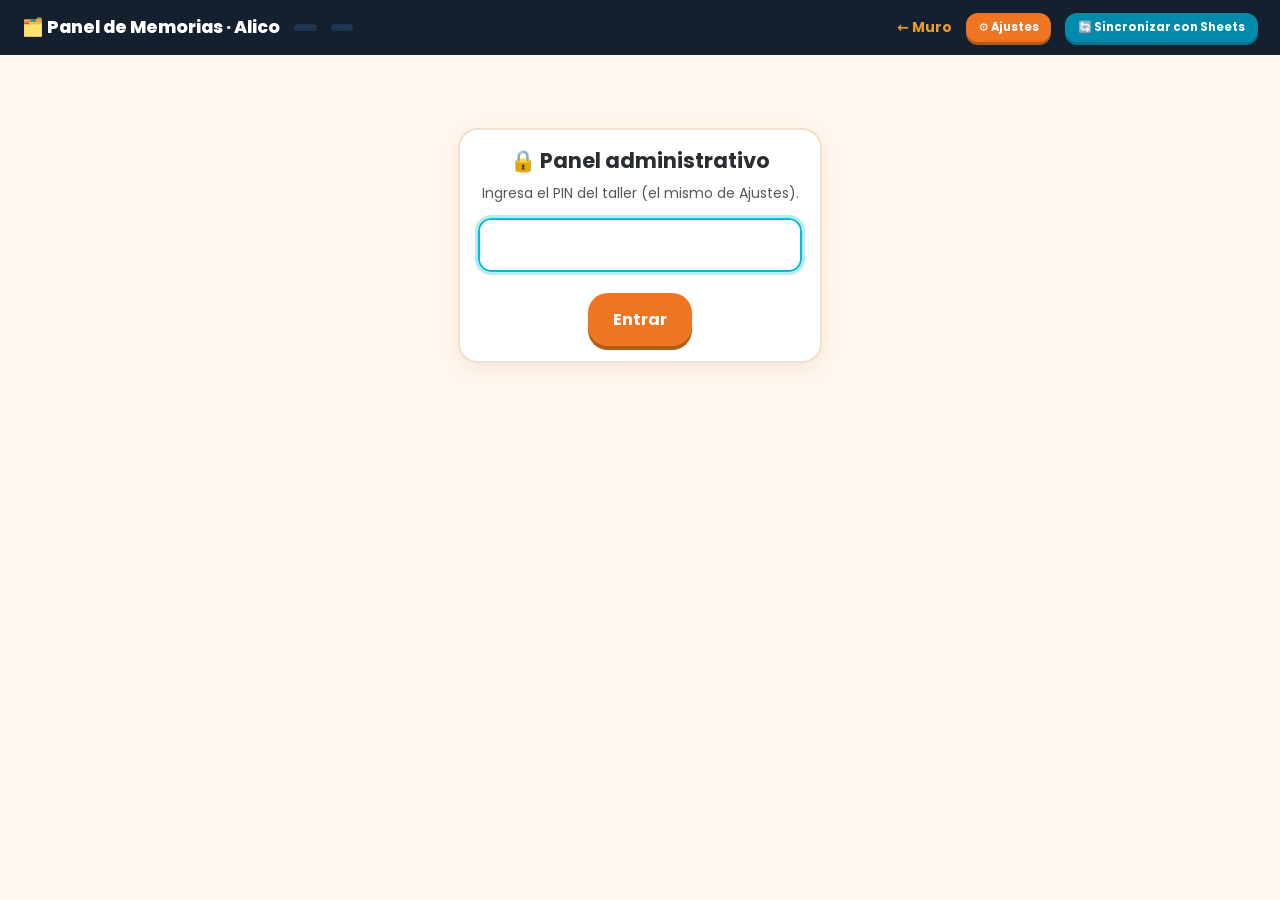
==== admin.html @ 61449105 "Última versión del portal (alico-memorias) para el taller GEN IA Alico Co-Authored-By: Claude Opus 5" ====
<!doctype html>
<html lang="es">
<head>
<meta charset="utf-8">
<meta name="viewport" content="width=device-width,initial-scale=1">
<title>Panel de Memorias · Alico · Softgic</title>
<link href="https://fonts.googleapis.com/css2?family=Poppins:wght@400;500;600;700;800&display=swap" rel="stylesheet">
<link rel="stylesheet" href="shared/al.css">
<style>
header.ad{display:flex;gap:1rem;align-items:center;background:#14202e;color:#fff;padding:.9rem 1.6rem;flex-wrap:wrap}
header.ad h1{font-size:1.25rem;font-weight:800}header.ad a{color:#E99B35;font-weight:700;text-decoration:none}
.bd{background:#1d3550;border-radius:99px;padding:.25rem .8rem;font-size:.78rem}
.cht{width:100%;max-width:900px;display:block}
.mx{position:relative;height:20rem;border-left:3px solid #cdbfae;border-bottom:3px solid #cdbfae;margin:1rem 0 2rem 3rem;background:linear-gradient(0deg,#fffaf3,#fff)}
.mx .q{position:absolute;font-size:.7rem;font-weight:700;color:#b9a98f;text-transform:uppercase;letter-spacing:.05em}
.dot{position:absolute;transform:translate(-50%,50%);min-width:2.2rem;height:2.2rem;padding:0 .4rem;border-radius:99px;color:#fff;font-weight:800;display:grid;place-items:center;font-size:.85rem;cursor:pointer;border:3px solid #fff;box-shadow:0 3px 10px rgba(0,0,0,.25)}
.dot:hover{z-index:5;transform:translate(-50%,50%) scale(1.2)}
.md h2{font-size:1.2rem;font-weight:800;margin:1rem 0 .3rem;color:var(--or-d)}.md p,.md li{line-height:1.55}.md ul{padding-left:1.2rem}
.story{background:#fff8f0;border-left:6px solid var(--or);border-radius:0 14px 14px 0;padding:.9rem 1.1rem;font-size:1.05rem}
.qa{border-left:4px solid var(--line);padding:.2rem .8rem;margin:.5rem 0}.qa b{display:block;font-size:.82rem;color:var(--gr)}
.cols3{display:grid;grid-template-columns:repeat(3,1fr);gap:1rem}@media(max-width:1000px){.cols3{grid-template-columns:1fr}}
.sel{padding:.3rem .6rem;border-radius:10px;border:2px solid var(--line);font-weight:600}
</style>
</head>
<body>
<script src="shared/al.js"></script>
<script src="shared/mem.js"></script>
<header class="ad"><h1>🗂️ Panel de Memorias · Alico</h1><span class="bd" id="ia"></span><span class="bd" id="cl"></span><div class="sp"></div><a href="index.html">← Muro</a><button class="btn sm" id="set">⚙️ Ajustes</button><button class="btn tl sm" id="sync">🔄 Sincronizar con Sheets</button></header>
<main class="wrap" id="app"></main>
<script>
(() => {
'use strict';
const $ = AL.$, esc = AL.esc, $$ = s => [...document.querySelectorAll(s)];
const ok = sessionStorage.getItem('mem_admin') === '1';
function gate() {
  document.getElementById('app').innerHTML = `<div class="card" style="max-width:26rem;margin:4rem auto;text-align:center"><h2>🔒 Panel administrativo</h2><p class="muted" style="margin:.5rem 0 1rem">Ingresa el PIN del taller (el mismo de Ajustes).</p><input class="inp" id="pin" type="password" inputmode="numeric" style="text-align:center;font-size:1.4rem"><br><br><button class="btn lg" id="en">Entrar</button></div>`;
  const go = () => { if ($('#pin').value === AL.cfg.pin) { sessionStorage.setItem('mem_admin', '1'); start(); } else AL.toast('PIN incorrecto'); };
  $('#en').onclick = go; $('#pin').onkeydown = e => e.key === 'Enter' && go(); $('#pin').focus();
}
const bars = (rows, color) => { const mx = Math.max(...rows.map(r => r[1]), 1); return rows.map(([k, v]) => `<div class="bar"><span class="lb" style="width:14rem" title="${esc(k)}">${esc(k)}</span><span class="tr"><i class="fl" style="width:${v / mx * 100}%;--c:${color || 'var(--or)'}"></i></span><span class="vl">${AL.fmt(v)}</span></div>`).join('') || '<p class="muted">Sin datos todavía.</p>'; };
const cnt = (l, f) => { const o = {}; l.forEach(r => { const k = f(r) || '—'; o[k] = (o[k] || 0) + 1; }); return Object.entries(o).sort((a, b) => b[1] - a[1]); };
const data = () => MEM.list().filter(r => !r.ejemplo || showEj);
let showEj = true, tab = 'res', fq = '';
function start() {
  const hasReal = MEM.reales().length > 0; showEj = !hasReal || showEj && !hasReal;
  $('#ia').textContent = AL.hasIA() ? '🤖 IA conectada' : '🤖 IA: modo básico'; $('#cl').textContent = AL.hasCloud() ? '☁️ Nube configurada' : '☁️ Solo este equipo';
  document.getElementById('app').innerHTML = `<div class="tabs" id="tabs"><button class="tab on" data-t="res">📊 Resumen</button><button class="tab" data-t="ide">💡 Ideas</button><button class="tab" data-t="dis">🧭 Discovery automático</button><button class="tab" data-t="exp">⬇️ Exportar y datos</button></div><div id="body"></div>`;
  $('#tabs').onclick = e => { const b = e.target.closest('[data-t]'); if (b) { tab = b.dataset.t; $$('#tabs .tab').forEach(x => x.classList.toggle('on', x === b)); draw(); } };
  MEM.pull().then(c => c && draw()); draw();
}
function draw() { ({ res: vRes, ide: vIde, dis: vDis, exp: vExp })[tab](); }
$('#set').onclick = AL.settings;
$('#sync').onclick = async () => { if (!AL.hasCloud()) return AL.toast('Configura la nube en Ajustes'); AL.toast('Sincronizando…'); const c = await MEM.pull(); MEM.reales().forEach(r => MEM.save(r)); AL.sync(); AL.toast(c ? 'Traídas ideas nuevas de Sheets' : 'Todo al día'); draw(); };

/* ---------- resumen ---------- */
function vRes() {
  const l = data(), g = new Set(l.map(r => r.grupo)).size, p = new Set(l.map(r => r.participante).filter(Boolean)).size, hs = l.reduce((s, r) => s + (+((r.h || {}).horas_semana) || 0), 0), alta = l.filter(r => (r.h || {}).prioridad === 'Alta').length, con = l.filter(r => r.consent && r.consent !== '').length;
  const CM = { Baja: 1, Media: 2, Alta: 3 }, maxH = Math.max(...l.map(r => +((r.h || {}).horas_semana) || 0), 1);
  const dots = l.map((r, i) => { const h = r.h || {}, x = (CM[h.complejidad] || 2) / 3 * 100 - 16, y = ((+h.horas_semana || 0) / maxH) * 84 + 6, jx = (i % 3) * 3; return `<div class="dot" data-id="${r.id}" style="left:${x + jx}%;bottom:${y}%;background:${h.prioridad === 'Alta' ? '#EE7623' : h.prioridad === 'Baja' ? '#9aa1a8' : '#00BED6'}" title="${esc(h.nombre_idea)} · ${h.horas_semana || 0} h/sem">${i + 1}</div>`; }).join('');
  const qw = l.filter(r => ((r.h || {}).prioridad === 'Alta' || (+r.h.horas_semana || 0) > 0) && ['Baja', 'Media'].includes((r.h || {}).complejidad)).sort((a, b) => (+b.h.horas_semana || 0) - (+a.h.horas_semana || 0)).slice(0, 4);
  $('#body').innerHTML = `${MEM.reales().length ? '' : '<div class="alert info"><span class="big">ℹ️</span><div>Estás viendo <b>datos de ejemplo</b>. Desaparecen cuando se publica la primera idea real (o en «Exportar y datos»).</div></div>'}
  <div class="kpis"><div class="kpi"><small>Ideas</small><b>${l.length}</b></div><div class="kpi"><small>Grupos</small><b>${g}</b></div><div class="kpi"><small>Personas</small><b>${p}</b></div><div class="kpi"><small>Horas/semana por recuperar</small><b>${hs}</b><em>≈ ${AL.fmt(hs * 46)} h/año</em></div><div class="kpi"><small>Prioridad alta</small><b>${alta}</b></div><div class="kpi"><small>Con consentimiento</small><b>${con}</b><em>de ${l.length}</em></div></div>
  <div class="cols3"><div class="card"><h3>🏭 Por área</h3>${bars(cnt(l, r => r.area), 'var(--or)')}</div><div class="card"><h3>🤖 Tipo de solución</h3>${bars(cnt(l, r => (r.h || {}).tipo_ia), 'var(--tl2)')}</div><div class="card"><h3>🎯 Prioridad</h3>${bars(cnt(l, r => (r.h || {}).prioridad), 'var(--or2)')}<h3 style="margin-top:1rem">👥 Ideas por grupo</h3>${bars(cnt(l, r => r.grupo).slice(0, 6), 'var(--gr)')}</div></div>
  <div class="two" style="margin-top:1rem"><div class="card"><h3>🧭 Matriz valor vs. esfuerzo</h3><p class="muted small">Cada punto es una idea (número = fila en «Ideas»). Arriba y a la izquierda: ganancias rápidas.</p><div class="mx"><span class="q" style="left:.5rem;top:.3rem">Ganancias rápidas</span><span class="q" style="right:.5rem;top:.3rem">Apuestas grandes</span><span class="q" style="left:.5rem;bottom:.3rem">Rellenos</span><span class="q" style="right:.5rem;bottom:.3rem">Evitar</span>${dots}<span class="q" style="left:0;bottom:-1.5rem">Baja complejidad</span><span class="q" style="right:0;bottom:-1.5rem">Alta complejidad</span><span class="q" style="left:-3rem;top:42%;transform:rotate(-90deg);transform-origin:left">Horas ahorradas ↑</span></div></div>
  <div class="card"><h3>⚡ Ganancias rápidas sugeridas</h3>${qw.map(r => `<div class="box" style="border:2px solid var(--line);border-radius:14px;padding:.7rem .9rem;margin:.5rem 0;cursor:pointer" data-id="${r.id}"><b>${esc(r.h.nombre_idea)}</b> <span class="chip or">${esc(r.grupo)}</span><br><span class="small muted">${esc(r.h.historia_usuario)}</span><br><span class="chip ok">⏱ ${r.h.horas_semana || 0} h/sem</span> <span class="chip">${esc(r.h.complejidad)}</span></div>`).join('') || '<p class="muted">Aún no hay candidatas.</p>'}</div></div>`;
  $$('[data-id]').forEach(b => b.onclick = () => detalle(b.dataset.id));
}
/* ---------- ideas ---------- */
const ESTADOS = ['nueva', 'en análisis', 'propuesta', 'en ejecución', 'descartada'];
function vIde() {
  const l = data().filter(r => !fq || JSON.stringify([r.grupo, r.participante, r.area, r.h]).toLowerCase().includes(fq.toLowerCase()));
  $('#body').innerHTML = `<div class="card"><div style="display:flex;gap:.6rem;margin-bottom:.7rem"><input class="inp" id="fq" placeholder="Buscar por grupo, persona, área, palabra…" value="${esc(fq)}"></div><div style="overflow:auto"><table class="tb"><tr><th>#</th><th>Foto</th><th>Grupo · persona</th><th>Idea y historia de usuario</th><th>Área · solución</th><th>H/sem</th><th>Prioridad</th><th>Estado</th></tr>${l.map((r, i) => { const h = r.h || {}; return `<tr style="cursor:pointer" data-id="${r.id}"><td>${i + 1}</td><td>${r.foto ? `<img src="${r.foto}" style="width:3.6rem;height:2.7rem;object-fit:cover;border-radius:8px">` : '—'}</td><td><b>${esc(r.grupo)}</b><br><span class="small muted">${esc(r.participante || '')} · ${esc(r.rol || '')}</span></td><td><b>${esc(h.nombre_idea)}</b> ${r.ejemplo ? '<span class="sample">EJEMPLO</span>' : ''}<br><span class="small">${esc(h.historia_usuario)}</span></td><td>${esc(r.area || '')}<br><span class="small muted">${esc(h.tipo_ia || '')}</span></td><td><b>${h.horas_semana || 0}</b></td><td><span class="chip ${h.prioridad === 'Alta' ? 'or' : ''}">${esc(h.prioridad || '')}</span><br><span class="small muted">${esc(h.complejidad || '')}</span></td><td>${esc(r.estado || 'nueva')}</td></tr>`; }).join('') || '<tr><td colspan="8" class="muted">Sin resultados.</td></tr>'}</table></div></div>`;
  $('#fq').oninput = e => { fq = e.target.value; clearTimeout(vIde.t); vIde.t = setTimeout(() => { vIde(); const f = $('#fq'); f.focus(); f.setSelectionRange(fq.length, fq.length); }, 250); };
  $$('tr[data-id]').forEach(t => t.onclick = () => detalle(t.dataset.id));
}
function mdOf(r) { const h = r.h || {}; return `# ${h.nombre_idea}\n\n**Grupo:** ${r.grupo} · **Persona:** ${r.participante} (${r.rol || '—'}) · **Área:** ${r.area}\n**Fecha:** ${MEM.fmtFecha(r.ts)} · **Padrino/madrina:** ${r.padrino || '—'}\n\n## Historia de usuario\n${h.historia_usuario}\n\n## Problema\n${h.problema || ''}\n\n## Afectados\n${h.afectados || ''}\n\n## Impacto y valor\n${h.impacto || ''}\n${h.valor_estimado || ''}\nHoras por semana estimadas: ${h.horas_semana || 0}\n\n## Criterios de aceptación\n${(h.criterios || []).map(c => '- ' + c).join('\n')}\n\n## Riesgos\n${(h.riesgos || []).map(c => '- ' + c).join('\n')}\n\n## Dependencias\n${(h.dependencias || []).map(c => '- ' + c).join('\n')}\n\n## Primer paso\n${h.primer_paso || ''} (${h.fecha_objetivo || ''})\n\n## Clasificación\nPrioridad: ${h.prioridad} (${h.prioridad_razon || ''}) · Complejidad: ${h.complejidad} · Solución: ${h.tipo_ia}\n\n## Respuestas originales\n${(r.respuestas || []).map((a, i) => `${i + 1}. ${a}`).join('\n')}\n`; }
async function detalle(id) {
  const r = MEM.get(id); if (!r) return; const h = r.h || {}; if (!r.foto) MEM.fetchFoto(r).then(f => { if (f) { const im = $('#dfoto'); if (im) im.src = f; } });
  const QS = ['¿Qué problema le quita el sueño?', '¿Quién lo vive y con qué frecuencia?', '¿Cómo cambiaría su día?', '¿Con qué datos/personas contamos?', 'Primer paso y fecha'];
  AL.modal(`<div style="display:grid;grid-template-columns:15rem 1fr;gap:1.4rem"><div>${MEM.funda(r, 230)}<img id="dfoto" src="${r.foto || ''}" style="width:100%;border-radius:12px;margin-top:.6rem;${r.foto ? '' : 'display:none'}">${r.firma ? `<div class="small muted" style="margin-top:.5rem">Firma del equipo</div><img src="${r.firma}" style="width:100%;background:#fffdf7;border-radius:8px">` : ''}</div>
  <div><h2 style="margin:0">${esc(h.nombre_idea)}</h2><div class="muted small">${esc(r.grupo)} · ${esc(r.participante || '')} (${esc(r.rol || '—')}) · ${esc(r.area)} · ${MEM.fmtFecha(r.ts)} · padrino/madrina: ${esc(r.padrino || '—')} · consentimiento: ${r.consent ? '✅' : '—'}</div>
  <div class="story" style="margin:.7rem 0">${esc(h.historia_usuario)}</div>
  <div class="ch2" style="display:flex;gap:.4rem;flex-wrap:wrap"><span class="chip ok">⏱ ${h.horas_semana || 0} h/sem</span><span class="chip or">Prioridad ${esc(h.prioridad)}</span><span class="chip">Complejidad ${esc(h.complejidad)}</span><span class="chip">🤖 ${esc(h.tipo_ia)}</span></div>
  <div class="two" style="margin-top:.8rem"><div><b>Problema</b><p class="small">${esc(h.problema || '')}</p><b>Impacto / valor</b><p class="small">${esc(h.impacto || '')} ${esc(h.valor_estimado || '')}</p><b>Primer paso</b><p class="small">${esc(h.primer_paso || '')} · ${esc(h.fecha_objetivo || '')}</p></div><div><b>Criterios de aceptación</b><ul class="small">${(h.criterios || []).map(c => `<li>${esc(c)}</li>`).join('')}</ul><b>Riesgos</b><ul class="small">${(h.riesgos || []).map(c => `<li>${esc(c)}</li>`).join('')}</ul><b>Dependencias</b><ul class="small">${(h.dependencias || []).map(c => `<li>${esc(c)}</li>`).join('')}</ul></div></div>
  <details><summary><b>Respuestas originales de la entrevista</b></summary>${(r.respuestas || []).map((a, i) => `<div class="qa"><b>${QS[i]}</b>${esc(a)}</div>`).join('') || '<p class="muted small">—</p>'}</details>
  ${(r.aplausos || []).length ? `<p class="small">👏 ${(r.aplausos).map(a => esc(a.de + ': ' + a.frase)).join(' · ')}</p>` : ''}
  <div style="display:flex;gap:.5rem;flex-wrap:wrap;margin-top:.8rem;align-items:center"><select class="sel" id="est">${ESTADOS.map(e => `<option ${e === (r.estado || 'nueva') ? 'selected' : ''}>${e}</option>`).join('')}</select><button class="btn sm tl" id="prop">📝 Borrador de propuesta (IA)</button><button class="btn sm gr" id="md">⬇️ .md</button><button class="btn sm gr" id="del">🗑 Eliminar</button><span class="sp"></span><button class="btn sm" onclick="AL.closeModal()">Cerrar</button></div><div id="pr" class="md" style="margin-top:.8rem"></div></div></div>`, '');
  $('#est').onchange = e => { r.estado = e.target.value; MEM.save(r); draw(); };
  $('#md').onclick = () => AL.download('idea-' + (h.nombre_idea || r.id).replace(/\s+/g, '-') + '.md', 'text/markdown', mdOf(r));
  $('#del').onclick = () => { if (!confirm('¿Eliminar esta idea de este equipo? (En Sheets queda el registro)')) return; MEM.store(MEM.list().filter(x => x.id !== r.id)); AL.closeModal(); draw(); };
  $('#prop').onclick = async () => { const o = $('#pr'); o.innerHTML = '<span class="spin"></span> Redactando…'; const t = await IA(`Eres consultor de Softgic. Con esta historia de usuario de Alico redacta un BORRADOR de propuesta de servicio en markdown: ## Contexto y necesidad, ## Objetivo, ## Alcance de la fase 1 (MVP), ## Entregables, ## Plan en 3 sprints de 10 días hábiles, ## Equipo, ## Supuestos y prerrequisitos de Alico, ## Riesgos y mitigación, ## Indicadores de éxito. Sin precios. Basado solo en lo dicho; marca como [por validar] lo que falte. Máx. 350 palabras.`, mdOf(r), 900, 'Requiere conectar la IA en Ajustes para generar la propuesta.'); o.innerHTML = md(t) + '<button class="btn sm gr" id="dp">⬇️ Descargar propuesta</button>'; $('#dp').onclick = () => AL.download('propuesta-' + (h.nombre_idea || r.id).replace(/\s+/g, '-') + '.md', 'text/markdown', t); };
}
async function IA(sys, user, max, fb) { if (!AL.hasIA()) return fb; try { return await AL.claude(AL.SYS + ' ' + sys, user, { max, tag: 'memorias-admin' }); } catch (e) { return fb + '\n(La IA no respondió: ' + e.message + ')'; } }
const md = t => esc(t).replace(/^# (.+)$/gm, '<h2>$1</h2>').replace(/^## (.+)$/gm, '<h2>$1</h2>').replace(/^### (.+)$/gm, '<h3>$1</h3>').replace(/\*\*(.+?)\*\*/g, '<b>$1</b>').replace(/^[-•] (.+)$/gm, '<li>$1</li>').replace(/(<li>.*<\/li>\n?)+/g, m => '<ul>' + m + '</ul>').replace(/\n{2,}/g, '<br>');
/* ---------- discovery ---------- */
let lastDis = '';
function disBasico(l) {
  const A = cnt(l, r => r.area), T = cnt(l, r => (r.h || {}).tipo_ia), hs = l.reduce((s, r) => s + (+((r.h || {}).horas_semana) || 0), 0);
  const top = l.slice().sort((a, b) => (+b.h.horas_semana || 0) - (+a.h.horas_semana || 0)).slice(0, 5);
  return `## Resumen ejecutivo\nSe recogieron ${l.length} ideas de ${new Set(l.map(r => r.grupo)).size} grupos. Horas por semana potencialmente recuperables: ${hs}.\n\n## Temas dominantes\n- Áreas con más ideas: ${A.slice(0, 3).map(a => a[0] + ' (' + a[1] + ')').join(', ')}\n- Tipos de solución más pedidos: ${T.slice(0, 3).map(a => a[0] + ' (' + a[1] + ')').join(', ')}\n\n## Candidatas a empezar\n${top.map((r, i) => `- ${i + 1}. ${r.h.nombre_idea} (${r.grupo}) · ${r.h.horas_semana || 0} h/sem · complejidad ${r.h.complejidad}`).join('\n')}\n\n## Siguiente paso\nValidar las 3 primeras con sus equipos y priorizar un piloto de 30 días. (Informe básico: conecta la IA en Ajustes para el análisis completo.)`;
}
function vDis() {
  $('#body').innerHTML = `<div class="guide"><span class="gi">🧭</span><div><b>Discovery automático</b><span>La IA lee todas las ideas, las agrupa por temas y propone portafolio, olas de implementación y la propuesta para Softgic.</span></div></div><div class="card"><button class="btn lg" id="gd">🧭 Generar discovery de las ${data().length} ideas</button> <button class="btn gr" id="dd" ${lastDis ? '' : 'hidden'}>⬇️ Descargar informe</button><div id="dr" class="md" style="margin-top:1rem">${lastDis ? md(lastDis) : ''}</div></div>`;
  $('#gd').onclick = async () => { const l = data(); if (!l.length) return AL.toast('Aún no hay ideas'); const o = $('#dr'); o.innerHTML = '<span class="spin"></span> Analizando todas las ideas…'; const flat = l.map(r => { const f = MEM.flat(r); delete f.id; return f; });
    lastDis = await IA(`Eres el analista de discovery de Softgic. Recibes las iniciativas que equipos de Alico (empaques flexibles) postularon en un taller de IA. Entrega un informe en markdown con: ## Resumen ejecutivo, ## Temas y patrones (agrupa ideas afines y nombra el grupo), ## Portafolio priorizado (top 5 con razón: valor, esfuerzo, urgencia), ## Ganancias rápidas (30 días), ## Hoja de ruta en 3 olas (0-30, 30-90, 90+ días), ## Datos y sistemas necesarios, ## Riesgos transversales, ## Recomendación de propuesta para Softgic (alcance sugerido de fase 1), ## Preguntas abiertas para validar con Alico. Usa solo lo que dicen los datos y marca [por validar] lo supuesto. Máx. 600 palabras, viñetas, sin tablas.`, JSON.stringify(flat), 1800, disBasico(l));
    o.innerHTML = md(lastDis); $('#dd').hidden = false; $('#dd').onclick = () => AL.download('discovery-memorias-alico.md', 'text/markdown', lastDis); };
}
/* ---------- exportar ---------- */
function vExp() {
  const l = data();
  $('#body').innerHTML = `<div class="two"><div class="card"><h3>⬇️ Descargas</h3><p class="muted small">Todo lo que captó el portal, listo para trabajar o subir a otra herramienta.</p><div style="display:flex;gap:.5rem;flex-wrap:wrap;margin-top:.6rem"><button class="btn" id="e1">CSV (Excel)</button><button class="btn tl" id="e2">JSON completo</button><button class="btn gr" id="e3">Todas las historias (.md)</button></div></div>
  <div class="card"><h3>☁️ Google Sheets</h3><p class="muted small">Cada idea se guarda sola en la hoja <b>Ideas</b> al publicarse. La foto va a Drive (<i>Alico-Taller-IA/Modelos</i>). Estado actual: <b>${AL.hasCloud() ? 'nube configurada' : 'sin nube (solo este equipo)'}</b>; pendientes por enviar: <b>${AL.state.pending}</b>.</p><div style="display:flex;gap:.5rem;flex-wrap:wrap;margin-top:.6rem"><button class="btn tl" id="e4">Reenviar todo a Sheets</button><button class="btn gr" id="e5">Traer de Sheets</button></div></div></div>
  <div class="card" style="margin-top:1rem"><h3>🧹 Datos</h3><div style="display:flex;gap:.5rem;flex-wrap:wrap"><button class="btn gr" id="e6">Quitar ideas de EJEMPLO</button><button class="btn bad" id="e7">Borrar todo en este equipo</button></div><p class="muted small" style="margin-top:.5rem">Borrar no afecta lo ya guardado en Google Sheets.</p></div>`;
  $('#e1').onclick = () => AL.download('memorias-alico.csv', 'text/csv', MEM.csv(l.map(MEM.flat)));
  $('#e2').onclick = () => AL.download('memorias-alico.json', 'application/json', JSON.stringify(l.map(r => Object.assign({}, r, { foto: r.foto ? '[foto]' : null })), null, 1));
  $('#e3').onclick = () => AL.download('historias-memorias-alico.md', 'text/markdown', l.map(mdOf).join('\n\n---\n\n'));
  $('#e4').onclick = () => { if (!AL.hasCloud()) return AL.toast('Configura la nube en Ajustes'); MEM.reales().forEach(r => MEM.save(r)); AL.sync(); AL.toast('Enviando ' + MEM.reales().length + ' ideas'); };
  $('#e5').onclick = async () => { if (!AL.hasCloud()) return AL.toast('Configura la nube en Ajustes'); AL.toast((await MEM.pull()) ? 'Ideas traídas' : 'Sin novedades'); draw(); };
  $('#e6').onclick = () => { MEM.store(MEM.list().filter(r => !r.ejemplo)); showEj = false; AL.toast('Ejemplos quitados'); draw(); };
  $('#e7').onclick = () => { if (prompt('Escribe BORRAR para confirmar') === 'BORRAR') { MEM.store([]); draw(); } };
}
ok ? start() : gate();
window.__adm = { data };
})();
</script>
</body>
</html>
---- shared/al.css ----
/* Taller de IA · Alico — estilos comunes (Softgic) */
:root{
  --or:#EE7623; --or2:#E99B35; --or-d:#B15E14;
  --tl:#00BED6; --tl2:#008AAB; --tl-d:#00758D;
  --gr:#53575A; --ink:#2b2e30; --bg:#FFF8F0; --card:#fff; --line:#f0e2d0;
  --ok:#1c9a5b; --bad:#d6403a; --warn:#e9a100;
  --r:20px; --sh:0 6px 22px rgba(177,94,20,.12);
}
*{box-sizing:border-box;-webkit-tap-highlight-color:transparent}
html{font-size:clamp(14px,1.05vw,24px)}
body{margin:0;font-family:Poppins,system-ui,-apple-system,"Segoe UI",Roboto,sans-serif;background:var(--bg);color:var(--ink);min-height:100vh}
button{font:inherit;cursor:pointer;border:0;color:inherit}
input,select,textarea{font:inherit;color:inherit}
h1,h2,h3,h4,p{margin:0}
.sp{flex:1}
.muted{color:var(--gr)}.small{font-size:.8rem}
main.wrap{max-width:1760px;margin:0 auto;padding:1.2rem 1.6rem 2rem}
.chip{display:inline-flex;align-items:center;gap:.4rem;padding:.3rem .8rem;border-radius:99px;font-size:.75rem;font-weight:600;background:#eef6f8;color:var(--tl-d);white-space:nowrap}
.chip.warn{background:#fff3da;color:#8a6200}.chip.bad{background:#fde6e5;color:var(--bad)}.chip.ok{background:#e2f6ec;color:var(--ok)}.chip.or{background:#ffe9d8;color:var(--or-d)}
.btn{display:inline-flex;align-items:center;justify-content:center;gap:.5rem;padding:.7rem 1.3rem;border-radius:16px;font-weight:700;font-size:.95rem;background:var(--or);color:#fff;box-shadow:0 4px 0 var(--or-d);transition:transform .08s;white-space:nowrap}
.btn:active{transform:translateY(3px);box-shadow:0 1px 0 var(--or-d)}
.btn.tl{background:var(--tl2);box-shadow:0 4px 0 var(--tl-d)}
.btn.gr{background:#fff;color:var(--ink);border:2px solid var(--line);box-shadow:none}
.btn.ok{background:var(--ok);box-shadow:0 4px 0 #11703f}.btn.bad{background:var(--bad);box-shadow:0 4px 0 #9d2823}.btn.warn{background:var(--warn);box-shadow:0 4px 0 #a97800}
.btn.sm{padding:.45rem .9rem;font-size:.82rem;border-radius:12px;box-shadow:0 3px 0 var(--or-d)}
.btn.tl.sm{box-shadow:0 3px 0 var(--tl-d)}.btn.gr.sm{box-shadow:none}
.btn.lg{padding:1rem 1.8rem;font-size:1.15rem;border-radius:20px}
.btn[disabled]{opacity:.5;pointer-events:none}
.card{background:#fff;border:2px solid var(--line);border-radius:var(--r);padding:1.1rem 1.3rem;box-shadow:var(--sh)}
.card h3{font-size:1.02rem;font-weight:800;margin-bottom:.5rem}
.field{display:flex;flex-direction:column;gap:.3rem;margin-bottom:.8rem}
.field label{font-weight:700;font-size:.85rem}
.field input,.field select,.field textarea,.inp{padding:.7rem .9rem;border-radius:13px;border:2px solid var(--line);background:#fff;font-size:.95rem;width:100%}
input:focus,textarea:focus,select:focus{outline:3px solid #b9eaf1;border-color:var(--tl)}
textarea{resize:vertical;min-height:6rem}
.pick{display:flex;gap:.45rem;flex-wrap:wrap}
.pk{padding:.55rem .95rem;border-radius:13px;border:2px solid var(--line);background:#fff;font-weight:600;font-size:.88rem;display:inline-flex;gap:.4rem;align-items:center}
.pk.on{background:var(--tl2);border-color:var(--tl2);color:#fff}
.tag{display:inline-block;background:#eef6f8;color:var(--tl-d);border-radius:99px;padding:.25rem .75rem;font-size:.78rem;font-weight:600}
.tags{display:flex;gap:.4rem;flex-wrap:wrap}
.two{display:grid;grid-template-columns:1fr 1fr;gap:1.1rem}
.three{display:grid;grid-template-columns:repeat(3,1fr);gap:1.1rem}
.kpis{display:grid;grid-template-columns:repeat(auto-fit,minmax(11rem,1fr));gap:.9rem;margin-bottom:1rem}
.kpi{background:#fff;border:2px solid var(--line);border-radius:var(--r);padding:.9rem 1.1rem;box-shadow:var(--sh)}
.kpi small{color:var(--gr);font-weight:600;font-size:.74rem;display:block}.kpi b{font-size:1.9rem;font-weight:800;line-height:1.15;display:block}.kpi em{font-style:normal;font-size:.72rem;color:var(--gr)}
.kpi .d{font-size:.78rem;font-weight:700}.kpi .d.up{color:var(--ok)}.kpi .d.dn{color:var(--bad)}
.alert{display:flex;gap:.9rem;align-items:center;background:#fde6e5;border:2px solid var(--bad);color:#8f2420;border-radius:var(--r);padding:.8rem 1.1rem;margin-bottom:.8rem;font-weight:600}
.alert .big{font-size:1.7rem}
.alert.info{background:#fff3da;border-color:var(--warn);color:#7a5600}
.alert.good{background:#e2f6ec;border-color:var(--ok);color:#11703f}
.bar{display:flex;align-items:center;gap:.6rem;margin:.4rem 0;font-size:.82rem}
.bar .lb{width:10rem;flex:none;white-space:nowrap;overflow:hidden;text-overflow:ellipsis;font-weight:600}
.bar .tr{flex:1;background:#f3ece2;border-radius:99px;height:1rem;overflow:hidden}
.bar .fl{display:block;height:100%;border-radius:99px;background:var(--c,var(--or));transition:width .5s}
.bar .vl{width:3.4rem;text-align:right;font-weight:700}
.overlay{position:fixed;inset:0;background:rgba(30,34,36,.62);z-index:90;display:grid;place-items:center;padding:1.5rem}
.modal{background:#fff;border-radius:28px;max-width:56rem;width:100%;max-height:92vh;overflow:auto;padding:1.8rem 2rem;box-shadow:0 30px 80px rgba(0,0,0,.35)}
.modal h2{font-size:1.5rem;font-weight:800;margin-bottom:.4rem}
.tut{text-align:center}
.tut .big{font-size:5.5rem;line-height:1.1;animation:bob 1.8s ease-in-out infinite}
@keyframes bob{50%{transform:translateY(-10px)}}
.tut h2{font-size:1.8rem}.tut p{font-size:1.1rem;color:var(--gr);margin:.5rem 0 1.1rem}
.dots{display:flex;gap:.5rem;justify-content:center;margin:1rem 0}.dots i{width:.75rem;height:.75rem;border-radius:50%;background:#e5ddd2}.dots i.on{background:var(--or)}
.toast{position:fixed;left:50%;bottom:1.4rem;transform:translateX(-50%);background:var(--ink);color:#fff;padding:.8rem 1.5rem;border-radius:99px;z-index:120;font-weight:600;box-shadow:0 10px 30px rgba(0,0,0,.3);max-width:90vw}
.spin{display:inline-block;width:1.1rem;height:1.1rem;border:3px solid #b9eaf1;border-top-color:var(--tl2);border-radius:50%;animation:sp .8s linear infinite;vertical-align:-3px}
@keyframes sp{to{transform:rotate(360deg)}}
.guide{display:flex;align-items:center;gap:1rem;background:linear-gradient(90deg,#e6f9fc,#fff);border:2px solid #b9eaf1;border-radius:var(--r);padding:.8rem 1.2rem;margin-bottom:1rem}
.guide .gi{font-size:1.8rem}.guide b{font-size:1.05rem;display:block}.guide span{color:var(--gr);font-size:.85rem}
.tabs{display:flex;gap:.4rem;flex-wrap:wrap;margin-bottom:1rem}
.tab{padding:.65rem 1.1rem;border-radius:14px;background:#fff;border:2px solid var(--line);font-weight:700;font-size:.9rem;display:inline-flex;gap:.45rem;align-items:center}
.tab.on{background:var(--ink);color:#fff;border-color:var(--ink)}
table.tb{width:100%;border-collapse:collapse;font-size:.85rem}
table.tb th{text-align:left;font-size:.72rem;text-transform:uppercase;letter-spacing:.04em;color:var(--gr);padding:.5rem .6rem;border-bottom:2px solid var(--line)}
table.tb td{padding:.55rem .6rem;border-bottom:1px solid var(--line);vertical-align:top}
table.tb tr:hover td{background:#fffaf3}
.sample{display:inline-block;font-size:.62rem;font-weight:800;letter-spacing:.06em;background:#fff3da;color:#8a6200;border-radius:99px;padding:.1rem .55rem;vertical-align:middle}
@media (max-width:1100px){.two,.three{grid-template-columns:1fr}}
@media (prefers-reduced-motion:reduce){*{animation:none!important}}
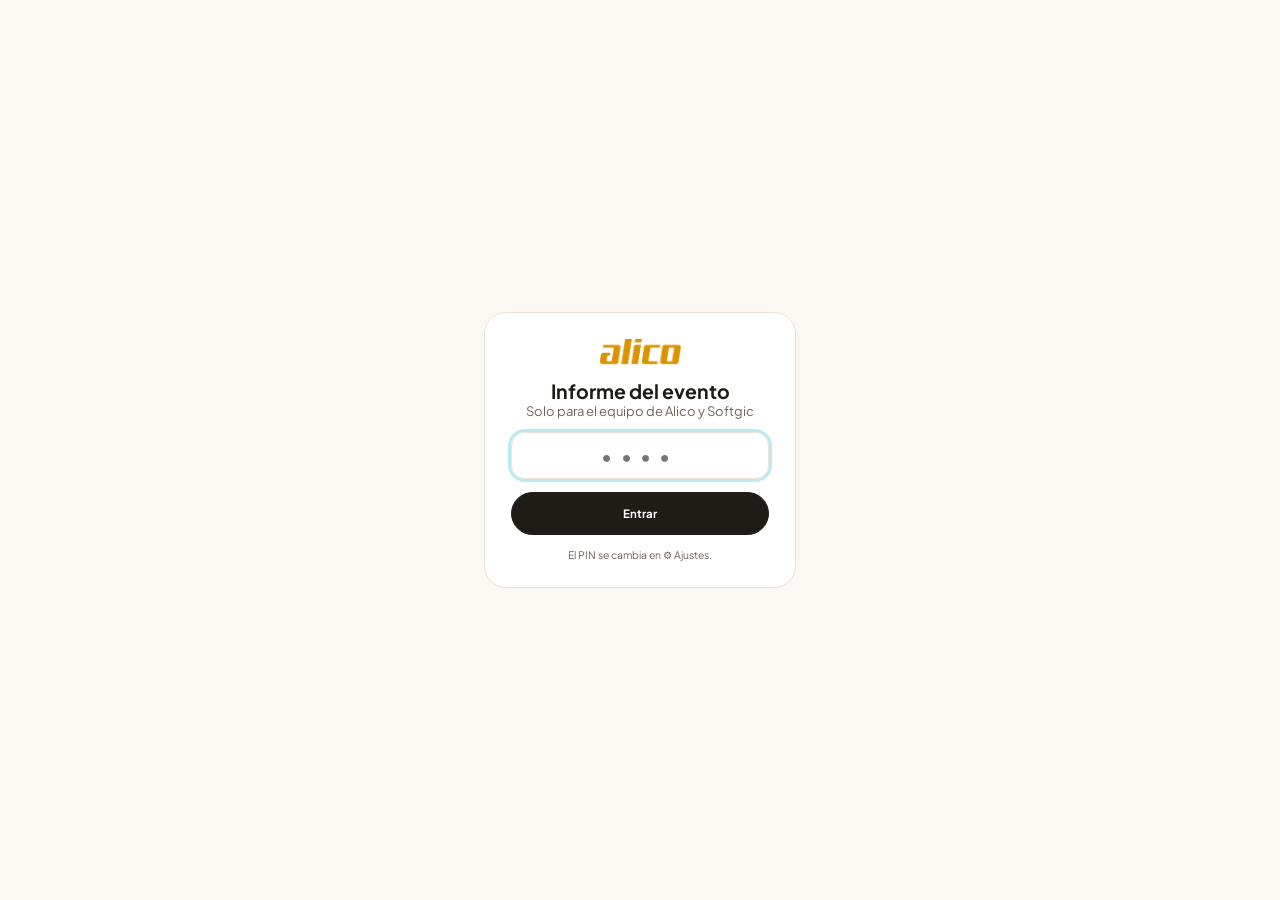
==== commit 592991bd: "Memorias: rediseño con marca Alico, 5 preguntas de valor, transcripción en vivo e informe por caso c" ====
--- a/admin.html
+++ b/admin.html
@@ -3,124 +3,232 @@
 <head>
 <meta charset="utf-8">
 <meta name="viewport" content="width=device-width,initial-scale=1">
-<title>Panel de Memorias · Alico · Softgic</title>
-<link href="https://fonts.googleapis.com/css2?family=Poppins:wght@400;500;600;700;800&display=swap" rel="stylesheet">
+<title>Informe del evento · Memorias Alico</title>
+<link href="https://fonts.googleapis.com/css2?family=Plus+Jakarta+Sans:wght@400;500;600;700;800&display=swap" rel="stylesheet">
 <link rel="stylesheet" href="shared/al.css">
 <style>
-header.ad{display:flex;gap:1rem;align-items:center;background:#14202e;color:#fff;padding:.9rem 1.6rem;flex-wrap:wrap}
-header.ad h1{font-size:1.25rem;font-weight:800}header.ad a{color:#E99B35;font-weight:700;text-decoration:none}
-.bd{background:#1d3550;border-radius:99px;padding:.25rem .8rem;font-size:.78rem}
-.cht{width:100%;max-width:900px;display:block}
-.mx{position:relative;height:20rem;border-left:3px solid #cdbfae;border-bottom:3px solid #cdbfae;margin:1rem 0 2rem 3rem;background:linear-gradient(0deg,#fffaf3,#fff)}
-.mx .q{position:absolute;font-size:.7rem;font-weight:700;color:#b9a98f;text-transform:uppercase;letter-spacing:.05em}
-.dot{position:absolute;transform:translate(-50%,50%);min-width:2.2rem;height:2.2rem;padding:0 .4rem;border-radius:99px;color:#fff;font-weight:800;display:grid;place-items:center;font-size:.85rem;cursor:pointer;border:3px solid #fff;box-shadow:0 3px 10px rgba(0,0,0,.25)}
-.dot:hover{z-index:5;transform:translate(-50%,50%) scale(1.2)}
-.md h2{font-size:1.2rem;font-weight:800;margin:1rem 0 .3rem;color:var(--or-d)}.md p,.md li{line-height:1.55}.md ul{padding-left:1.2rem}
-.story{background:#fff8f0;border-left:6px solid var(--or);border-radius:0 14px 14px 0;padding:.9rem 1.1rem;font-size:1.05rem}
-.qa{border-left:4px solid var(--line);padding:.2rem .8rem;margin:.5rem 0}.qa b{display:block;font-size:.82rem;color:var(--gr)}
-.cols3{display:grid;grid-template-columns:repeat(3,1fr);gap:1rem}@media(max-width:1000px){.cols3{grid-template-columns:1fr}}
-.sel{padding:.3rem .6rem;border-radius:10px;border:2px solid var(--line);font-weight:600}
+:root{--gold:#DA9100;--gold2:#F2B33D;--goldL:#FFF4DE;--ink:#1F1B16;--mut:#6E6558;--bg:#FBF8F3;--line:#ECE3D4;--r:22px}
+html{font-size:clamp(13px,.95vw,18px)}
+body{font-family:'Plus Jakarta Sans',Poppins,system-ui,sans-serif;background:var(--bg);color:var(--ink)}
+.wrap{max-width:1280px;margin:0 auto;padding:1.4rem 1.6rem 3rem}
+.top{display:flex;align-items:center;gap:1.2rem;flex-wrap:wrap}
+.brands{display:flex;align-items:center;gap:.7rem;padding:.5rem .8rem;background:#fff;border:1px solid var(--line);border-radius:16px}.brands img{height:1.6rem}.brands .x{color:#b9ad9a}
+.ttl small{display:block;font-size:.72rem;font-weight:800;letter-spacing:.14em;text-transform:uppercase;color:var(--gold)}.ttl h1{margin:0;font-size:1.9rem;font-weight:800;letter-spacing:-.02em}
+.acts{margin-left:auto;display:flex;gap:.5rem;flex-wrap:wrap}
+.b{background:#fff;border:1px solid var(--line);border-radius:12px;padding:.6rem 1rem;font-weight:700;font-size:.88rem;color:var(--ink);text-decoration:none;display:inline-flex;gap:.4rem;align-items:center;cursor:pointer}
+.b:hover{border-color:var(--gold)}.b.k{background:var(--ink);color:#fff;border-color:var(--ink)}.b.g{background:linear-gradient(135deg,var(--gold),var(--gold2));border:0}.b.d{color:#b3261e}
+.tabs{display:flex;gap:.3rem;margin:1.3rem 0 1rem;border-bottom:1px solid var(--line);flex-wrap:wrap}
+.tabs button{background:none;border:0;border-bottom:3px solid transparent;padding:.7rem 1rem;font-weight:700;color:var(--mut);font-size:.95rem}
+.tabs button.on{color:var(--ink);border-bottom-color:var(--gold)}
+.banner{background:var(--goldL);border:1px solid #F1D9A8;border-radius:14px;padding:.6rem 1rem;font-size:.88rem;margin-bottom:1rem;display:flex;gap:.8rem;align-items:center;flex-wrap:wrap}
+.kp{display:grid;grid-template-columns:repeat(5,1fr);gap:.8rem}
+.k{background:#fff;border:1px solid var(--line);border-radius:var(--r);padding:1rem 1.1rem}.k b{display:block;font-size:2rem;font-weight:800;letter-spacing:-.03em;line-height:1.1}.k small{color:var(--mut);font-weight:600;font-size:.8rem}.k.g b{color:var(--gold)}
+.grid2{display:grid;grid-template-columns:1fr 1fr;gap:1rem;margin-top:1rem}.grid3{display:grid;grid-template-columns:repeat(3,1fr);gap:1rem;margin-top:1rem}
+.cd{background:#fff;border:1px solid var(--line);border-radius:var(--r);padding:1.1rem 1.2rem;break-inside:avoid}
+.cd h3{margin:0 0 .8rem;font-size:.8rem;letter-spacing:.12em;text-transform:uppercase;color:var(--mut)}
+.bar{display:grid;grid-template-columns:minmax(0,1fr) 2.4rem;gap:.15rem .6rem;margin:.5rem 0;font-size:.88rem;font-weight:600}
+.bar .t{grid-column:1/-1;height:.5rem;background:#F3ECE0;border-radius:99px;overflow:hidden}.bar .t i{display:block;height:100%;border-radius:99px;background:var(--gold)}.bar b{text-align:right}
+.ready{display:flex;gap:.4rem;align-items:flex-end;height:7rem}.ready div{flex:1;text-align:center;font-size:1.3rem}.ready div i{display:block;background:var(--gold);border-radius:8px 8px 0 0;margin:0 auto .3rem;width:70%}.ready small{display:block;font-size:.75rem;color:var(--mut);font-weight:700}
+/* hoja de ruta */
+.road{display:grid;grid-template-columns:repeat(3,1fr);gap:1rem;margin:1rem 0 1.4rem}
+.ola{border-radius:var(--r);padding:1rem 1.1rem;border:1px solid var(--line);background:#fff;position:relative}
+.ola .h{display:flex;justify-content:space-between;align-items:baseline}.ola .h b{font-size:1.15rem}.ola .h small{color:var(--mut);font-weight:700}
+.ola.o1{background:linear-gradient(160deg,#fff,var(--goldL));border-color:#F1D9A8}.ola.o1 .h b{color:var(--gold)}
+.ola .c{display:flex;gap:.6rem;align-items:center;background:#fff;border:1px solid var(--line);border-radius:14px;padding:.55rem .7rem;margin-top:.55rem;font-weight:700;font-size:.9rem}.ola .c span{font-size:1.3rem}.ola .c em{margin-left:auto;font-style:normal;font-size:.75rem;color:var(--mut)}
+.case{background:#fff;border:1px solid var(--line);border-radius:26px;padding:1.3rem 1.4rem;margin-bottom:1rem;break-inside:avoid;display:grid;grid-template-columns:15rem 1fr;gap:1.4rem}
+.case .l{border-right:1px solid var(--line);padding-right:1.2rem}
+.case .ic{font-size:2.2rem}.case h2{margin:.2rem 0;font-size:1.3rem;font-weight:800;letter-spacing:-.01em}
+.score{display:flex;align-items:center;gap:.8rem;margin:.8rem 0}.ring{--p:50;width:4.4rem;height:4.4rem;border-radius:50%;background:conic-gradient(var(--gold) calc(var(--p)*1%),#F3ECE0 0);display:grid;place-items:center}.ring b{background:#fff;width:3.4rem;height:3.4rem;border-radius:50%;display:grid;place-items:center;font-size:1.2rem}
+.pill{display:inline-block;border-radius:99px;padding:.18rem .7rem;font-size:.75rem;font-weight:800}.p1{background:var(--gold);color:#fff}.p2{background:#FBE3B4;color:#7a5200}.p3{background:#EEE8DE;color:var(--mut)}
+.mini{display:grid;grid-template-columns:repeat(4,1fr);gap:.5rem;margin:.2rem 0 .9rem}.mini div{background:#FFFCF6;border:1px solid var(--line);border-radius:14px;padding:.55rem .7rem}.mini b{display:block;font-size:1.25rem;font-weight:800}.mini small{font-size:.72rem;color:var(--mut);font-weight:600}
+.sec{font-size:.72rem;font-weight:800;letter-spacing:.1em;text-transform:uppercase;color:var(--gold);margin:.8rem 0 .3rem}
+.case p{margin:.2rem 0;font-size:.92rem;line-height:1.45}.quote{border-left:3px solid var(--gold);padding:.15rem .7rem;margin:.35rem 0;font-size:.88rem;color:#4b443a;font-style:italic}
+.tags span{display:inline-block;background:#F6F0E6;border-radius:99px;padding:.2rem .6rem;font-size:.78rem;font-weight:600;margin:.15rem .2rem .15rem 0}
+.exec{background:var(--ink);color:#fff;border-radius:26px;padding:1.3rem 1.5rem;margin-bottom:1rem}.exec h3{color:var(--gold2);margin:0 0 .5rem;font-size:.8rem;letter-spacing:.12em;text-transform:uppercase}.exec p,.exec li{font-size:.98rem;line-height:1.55}.exec ul{margin:.3rem 0;padding-left:1.2rem}
+/* respuestas */
+table{width:100%;border-collapse:collapse;background:#fff;border:1px solid var(--line);border-radius:18px;overflow:hidden;font-size:.86rem}
+th{text-align:left;font-size:.72rem;letter-spacing:.06em;text-transform:uppercase;color:var(--mut);background:#FFFCF6;padding:.65rem .7rem;border-bottom:1px solid var(--line)}
+td{padding:.6rem .7rem;border-bottom:1px solid #F3ECE0;vertical-align:top}tr:hover td{background:#FFFCF6;cursor:pointer}
+td img{width:3.4rem;height:2.6rem;object-fit:cover;border-radius:8px}
+.srch{display:flex;gap:.6rem;margin-bottom:.8rem;flex-wrap:wrap}.srch input,.srch select{border:1px solid var(--line);border-radius:12px;padding:.6rem .8rem;font:inherit;background:#fff}
+.srch input{flex:1;min-width:14rem}
+.dt{display:grid;grid-template-columns:repeat(3,1fr);gap:1rem}.dt .cd p{font-size:.88rem;color:var(--mut);margin:.2rem 0 .8rem}
+.gate{min-height:100vh;display:grid;place-items:center}.gate .cd{width:min(24rem,92vw);text-align:center;padding:2rem}.gate input{width:100%;font-size:1.6rem;text-align:center;letter-spacing:.4em;border:1.5px solid var(--line);border-radius:14px;padding:.7rem;margin:1rem 0}
+.muted{color:var(--mut)}
+.pg{display:none}.pg.on{display:block}
+@media (max-width:900px){.kp{grid-template-columns:repeat(2,1fr)}.grid2,.grid3,.road,.dt,.case{grid-template-columns:1fr}.case .l{border:0;padding:0}.mini{grid-template-columns:repeat(2,1fr)}}
+@media print{
+  body{background:#fff}.acts,.tabs,.noprint,.banner .b{display:none!important}.pg{display:none!important}.pg.pr{display:block!important}
+  .wrap{padding:0}.case,.cd,.ola,.exec{box-shadow:none}.exec{-webkit-print-color-adjust:exact;print-color-adjust:exact}.ring,.p1,.bar .t i,.ola.o1{-webkit-print-color-adjust:exact;print-color-adjust:exact}
+  .case{page-break-inside:avoid}
+}
 </style>
 </head>
 <body>
+<div id="gate" class="gate"><div class="cd"><img src="assets/alico.png" style="height:2rem" alt="Alico"><h2 style="margin:.8rem 0 0">Informe del evento</h2><p class="muted">Solo para el equipo de Alico y Softgic</p><input id="pin" type="password" inputmode="numeric" placeholder="••••" autofocus><button class="b k" id="in" style="width:100%;justify-content:center">Entrar</button><p class="muted" style="font-size:.8rem;margin-top:1rem">El PIN se cambia en ⚙️ Ajustes.</p></div></div>
+<div class="wrap" id="app" hidden>
+  <header class="top">
+    <div class="brands"><img src="assets/alico.png" alt="Alico"><span class="x">×</span><img src="assets/softgic.png" alt="Softgic"></div>
+    <div class="ttl"><small id="evt"></small><h1>Lo que quieren los colaboradores de Alico</h1></div>
+    <div class="acts"><button class="b" id="sync">☁️ Traer de la nube</button><button class="b" id="prn">🖨️ Imprimir / PDF</button><a class="b" href="index.html">← Muro</a><button class="b" id="set">⚙️</button></div>
+  </header>
+  <nav class="tabs" id="tabs"><button data-p="res" class="on">Resumen</button><button data-p="ruta">Informe por caso y hoja de ruta</button><button data-p="resp">Respuestas</button><button data-p="dat">Guardar y exportar</button></nav>
+  <div id="ban"></div>
+  <section class="pg on pr" id="p-res"></section>
+  <section class="pg pr" id="p-ruta"></section>
+  <section class="pg" id="p-resp"></section>
+  <section class="pg" id="p-dat"></section>
+</div>
+
 <script src="shared/al.js"></script>
 <script src="shared/mem.js"></script>
-<header class="ad"><h1>🗂️ Panel de Memorias · Alico</h1><span class="bd" id="ia"></span><span class="bd" id="cl"></span><div class="sp"></div><a href="index.html">← Muro</a><button class="btn sm" id="set">⚙️ Ajustes</button><button class="btn tl sm" id="sync">🔄 Sincronizar con Sheets</button></header>
-<main class="wrap" id="app"></main>
 <script>
 (() => {
 'use strict';
-const $ = AL.$, esc = AL.esc, $$ = s => [...document.querySelectorAll(s)];
-const ok = sessionStorage.getItem('mem_admin') === '1';
-function gate() {
-  document.getElementById('app').innerHTML = `<div class="card" style="max-width:26rem;margin:4rem auto;text-align:center"><h2>🔒 Panel administrativo</h2><p class="muted" style="margin:.5rem 0 1rem">Ingresa el PIN del taller (el mismo de Ajustes).</p><input class="inp" id="pin" type="password" inputmode="numeric" style="text-align:center;font-size:1.4rem"><br><br><button class="btn lg" id="en">Entrar</button></div>`;
-  const go = () => { if ($('#pin').value === AL.cfg.pin) { sessionStorage.setItem('mem_admin', '1'); start(); } else AL.toast('PIN incorrecto'); };
-  $('#en').onclick = go; $('#pin').onkeydown = e => e.key === 'Enter' && go(); $('#pin').focus();
-}
-const bars = (rows, color) => { const mx = Math.max(...rows.map(r => r[1]), 1); return rows.map(([k, v]) => `<div class="bar"><span class="lb" style="width:14rem" title="${esc(k)}">${esc(k)}</span><span class="tr"><i class="fl" style="width:${v / mx * 100}%;--c:${color || 'var(--or)'}"></i></span><span class="vl">${AL.fmt(v)}</span></div>`).join('') || '<p class="muted">Sin datos todavía.</p>'; };
-const cnt = (l, f) => { const o = {}; l.forEach(r => { const k = f(r) || '—'; o[k] = (o[k] || 0) + 1; }); return Object.entries(o).sort((a, b) => b[1] - a[1]); };
-const data = () => MEM.list().filter(r => !r.ejemplo || showEj);
-let showEj = true, tab = 'res', fq = '';
-function start() {
-  const hasReal = MEM.reales().length > 0; showEj = !hasReal || showEj && !hasReal;
-  $('#ia').textContent = AL.hasIA() ? '🤖 IA conectada' : '🤖 IA: modo básico'; $('#cl').textContent = AL.hasCloud() ? '☁️ Nube configurada' : '☁️ Solo este equipo';
-  document.getElementById('app').innerHTML = `<div class="tabs" id="tabs"><button class="tab on" data-t="res">📊 Resumen</button><button class="tab" data-t="ide">💡 Ideas</button><button class="tab" data-t="dis">🧭 Discovery automático</button><button class="tab" data-t="exp">⬇️ Exportar y datos</button></div><div id="body"></div>`;
-  $('#tabs').onclick = e => { const b = e.target.closest('[data-t]'); if (b) { tab = b.dataset.t; $$('#tabs .tab').forEach(x => x.classList.toggle('on', x === b)); draw(); } };
-  MEM.pull().then(c => c && draw()); draw();
-}
-function draw() { ({ res: vRes, ide: vIde, dis: vDis, exp: vExp })[tab](); }
-$('#set').onclick = AL.settings;
-$('#sync').onclick = async () => { if (!AL.hasCloud()) return AL.toast('Configura la nube en Ajustes'); AL.toast('Sincronizando…'); const c = await MEM.pull(); MEM.reales().forEach(r => MEM.save(r)); AL.sync(); AL.toast(c ? 'Traídas ideas nuevas de Sheets' : 'Todo al día'); draw(); };
-
-/* ---------- resumen ---------- */
-function vRes() {
-  const l = data(), g = new Set(l.map(r => r.grupo)).size, p = new Set(l.map(r => r.participante).filter(Boolean)).size, hs = l.reduce((s, r) => s + (+((r.h || {}).horas_semana) || 0), 0), alta = l.filter(r => (r.h || {}).prioridad === 'Alta').length, con = l.filter(r => r.consent && r.consent !== '').length;
-  const CM = { Baja: 1, Media: 2, Alta: 3 }, maxH = Math.max(...l.map(r => +((r.h || {}).horas_semana) || 0), 1);
-  const dots = l.map((r, i) => { const h = r.h || {}, x = (CM[h.complejidad] || 2) / 3 * 100 - 16, y = ((+h.horas_semana || 0) / maxH) * 84 + 6, jx = (i % 3) * 3; return `<div class="dot" data-id="${r.id}" style="left:${x + jx}%;bottom:${y}%;background:${h.prioridad === 'Alta' ? '#EE7623' : h.prioridad === 'Baja' ? '#9aa1a8' : '#00BED6'}" title="${esc(h.nombre_idea)} · ${h.horas_semana || 0} h/sem">${i + 1}</div>`; }).join('');
-  const qw = l.filter(r => ((r.h || {}).prioridad === 'Alta' || (+r.h.horas_semana || 0) > 0) && ['Baja', 'Media'].includes((r.h || {}).complejidad)).sort((a, b) => (+b.h.horas_semana || 0) - (+a.h.horas_semana || 0)).slice(0, 4);
-  $('#body').innerHTML = `${MEM.reales().length ? '' : '<div class="alert info"><span class="big">ℹ️</span><div>Estás viendo <b>datos de ejemplo</b>. Desaparecen cuando se publica la primera idea real (o en «Exportar y datos»).</div></div>'}
-  <div class="kpis"><div class="kpi"><small>Ideas</small><b>${l.length}</b></div><div class="kpi"><small>Grupos</small><b>${g}</b></div><div class="kpi"><small>Personas</small><b>${p}</b></div><div class="kpi"><small>Horas/semana por recuperar</small><b>${hs}</b><em>≈ ${AL.fmt(hs * 46)} h/año</em></div><div class="kpi"><small>Prioridad alta</small><b>${alta}</b></div><div class="kpi"><small>Con consentimiento</small><b>${con}</b><em>de ${l.length}</em></div></div>
-  <div class="cols3"><div class="card"><h3>🏭 Por área</h3>${bars(cnt(l, r => r.area), 'var(--or)')}</div><div class="card"><h3>🤖 Tipo de solución</h3>${bars(cnt(l, r => (r.h || {}).tipo_ia), 'var(--tl2)')}</div><div class="card"><h3>🎯 Prioridad</h3>${bars(cnt(l, r => (r.h || {}).prioridad), 'var(--or2)')}<h3 style="margin-top:1rem">👥 Ideas por grupo</h3>${bars(cnt(l, r => r.grupo).slice(0, 6), 'var(--gr)')}</div></div>
-  <div class="two" style="margin-top:1rem"><div class="card"><h3>🧭 Matriz valor vs. esfuerzo</h3><p class="muted small">Cada punto es una idea (número = fila en «Ideas»). Arriba y a la izquierda: ganancias rápidas.</p><div class="mx"><span class="q" style="left:.5rem;top:.3rem">Ganancias rápidas</span><span class="q" style="right:.5rem;top:.3rem">Apuestas grandes</span><span class="q" style="left:.5rem;bottom:.3rem">Rellenos</span><span class="q" style="right:.5rem;bottom:.3rem">Evitar</span>${dots}<span class="q" style="left:0;bottom:-1.5rem">Baja complejidad</span><span class="q" style="right:0;bottom:-1.5rem">Alta complejidad</span><span class="q" style="left:-3rem;top:42%;transform:rotate(-90deg);transform-origin:left">Horas ahorradas ↑</span></div></div>
-  <div class="card"><h3>⚡ Ganancias rápidas sugeridas</h3>${qw.map(r => `<div class="box" style="border:2px solid var(--line);border-radius:14px;padding:.7rem .9rem;margin:.5rem 0;cursor:pointer" data-id="${r.id}"><b>${esc(r.h.nombre_idea)}</b> <span class="chip or">${esc(r.grupo)}</span><br><span class="small muted">${esc(r.h.historia_usuario)}</span><br><span class="chip ok">⏱ ${r.h.horas_semana || 0} h/sem</span> <span class="chip">${esc(r.h.complejidad)}</span></div>`).join('') || '<p class="muted">Aún no hay candidatas.</p>'}</div></div>`;
-  $$('[data-id]').forEach(b => b.onclick = () => detalle(b.dataset.id));
-}
-/* ---------- ideas ---------- */
-const ESTADOS = ['nueva', 'en análisis', 'propuesta', 'en ejecución', 'descartada'];
-function vIde() {
-  const l = data().filter(r => !fq || JSON.stringify([r.grupo, r.participante, r.area, r.h]).toLowerCase().includes(fq.toLowerCase()));
-  $('#body').innerHTML = `<div class="card"><div style="display:flex;gap:.6rem;margin-bottom:.7rem"><input class="inp" id="fq" placeholder="Buscar por grupo, persona, área, palabra…" value="${esc(fq)}"></div><div style="overflow:auto"><table class="tb"><tr><th>#</th><th>Foto</th><th>Grupo · persona</th><th>Idea y historia de usuario</th><th>Área · solución</th><th>H/sem</th><th>Prioridad</th><th>Estado</th></tr>${l.map((r, i) => { const h = r.h || {}; return `<tr style="cursor:pointer" data-id="${r.id}"><td>${i + 1}</td><td>${r.foto ? `<img src="${r.foto}" style="width:3.6rem;height:2.7rem;object-fit:cover;border-radius:8px">` : '—'}</td><td><b>${esc(r.grupo)}</b><br><span class="small muted">${esc(r.participante || '')} · ${esc(r.rol || '')}</span></td><td><b>${esc(h.nombre_idea)}</b> ${r.ejemplo ? '<span class="sample">EJEMPLO</span>' : ''}<br><span class="small">${esc(h.historia_usuario)}</span></td><td>${esc(r.area || '')}<br><span class="small muted">${esc(h.tipo_ia || '')}</span></td><td><b>${h.horas_semana || 0}</b></td><td><span class="chip ${h.prioridad === 'Alta' ? 'or' : ''}">${esc(h.prioridad || '')}</span><br><span class="small muted">${esc(h.complejidad || '')}</span></td><td>${esc(r.estado || 'nueva')}</td></tr>`; }).join('') || '<tr><td colspan="8" class="muted">Sin resultados.</td></tr>'}</table></div></div>`;
-  $('#fq').oninput = e => { fq = e.target.value; clearTimeout(vIde.t); vIde.t = setTimeout(() => { vIde(); const f = $('#fq'); f.focus(); f.setSelectionRange(fq.length, fq.length); }, 250); };
-  $$('tr[data-id]').forEach(t => t.onclick = () => detalle(t.dataset.id));
-}
-function mdOf(r) { const h = r.h || {}; return `# ${h.nombre_idea}\n\n**Grupo:** ${r.grupo} · **Persona:** ${r.participante} (${r.rol || '—'}) · **Área:** ${r.area}\n**Fecha:** ${MEM.fmtFecha(r.ts)} · **Padrino/madrina:** ${r.padrino || '—'}\n\n## Historia de usuario\n${h.historia_usuario}\n\n## Problema\n${h.problema || ''}\n\n## Afectados\n${h.afectados || ''}\n\n## Impacto y valor\n${h.impacto || ''}\n${h.valor_estimado || ''}\nHoras por semana estimadas: ${h.horas_semana || 0}\n\n## Criterios de aceptación\n${(h.criterios || []).map(c => '- ' + c).join('\n')}\n\n## Riesgos\n${(h.riesgos || []).map(c => '- ' + c).join('\n')}\n\n## Dependencias\n${(h.dependencias || []).map(c => '- ' + c).join('\n')}\n\n## Primer paso\n${h.primer_paso || ''} (${h.fecha_objetivo || ''})\n\n## Clasificación\nPrioridad: ${h.prioridad} (${h.prioridad_razon || ''}) · Complejidad: ${h.complejidad} · Solución: ${h.tipo_ia}\n\n## Respuestas originales\n${(r.respuestas || []).map((a, i) => `${i + 1}. ${a}`).join('\n')}\n`; }
-async function detalle(id) {
-  const r = MEM.get(id); if (!r) return; const h = r.h || {}; if (!r.foto) MEM.fetchFoto(r).then(f => { if (f) { const im = $('#dfoto'); if (im) im.src = f; } });
-  const QS = ['¿Qué problema le quita el sueño?', '¿Quién lo vive y con qué frecuencia?', '¿Cómo cambiaría su día?', '¿Con qué datos/personas contamos?', 'Primer paso y fecha'];
-  AL.modal(`<div style="display:grid;grid-template-columns:15rem 1fr;gap:1.4rem"><div>${MEM.funda(r, 230)}<img id="dfoto" src="${r.foto || ''}" style="width:100%;border-radius:12px;margin-top:.6rem;${r.foto ? '' : 'display:none'}">${r.firma ? `<div class="small muted" style="margin-top:.5rem">Firma del equipo</div><img src="${r.firma}" style="width:100%;background:#fffdf7;border-radius:8px">` : ''}</div>
-  <div><h2 style="margin:0">${esc(h.nombre_idea)}</h2><div class="muted small">${esc(r.grupo)} · ${esc(r.participante || '')} (${esc(r.rol || '—')}) · ${esc(r.area)} · ${MEM.fmtFecha(r.ts)} · padrino/madrina: ${esc(r.padrino || '—')} · consentimiento: ${r.consent ? '✅' : '—'}</div>
-  <div class="story" style="margin:.7rem 0">${esc(h.historia_usuario)}</div>
-  <div class="ch2" style="display:flex;gap:.4rem;flex-wrap:wrap"><span class="chip ok">⏱ ${h.horas_semana || 0} h/sem</span><span class="chip or">Prioridad ${esc(h.prioridad)}</span><span class="chip">Complejidad ${esc(h.complejidad)}</span><span class="chip">🤖 ${esc(h.tipo_ia)}</span></div>
-  <div class="two" style="margin-top:.8rem"><div><b>Problema</b><p class="small">${esc(h.problema || '')}</p><b>Impacto / valor</b><p class="small">${esc(h.impacto || '')} ${esc(h.valor_estimado || '')}</p><b>Primer paso</b><p class="small">${esc(h.primer_paso || '')} · ${esc(h.fecha_objetivo || '')}</p></div><div><b>Criterios de aceptación</b><ul class="small">${(h.criterios || []).map(c => `<li>${esc(c)}</li>`).join('')}</ul><b>Riesgos</b><ul class="small">${(h.riesgos || []).map(c => `<li>${esc(c)}</li>`).join('')}</ul><b>Dependencias</b><ul class="small">${(h.dependencias || []).map(c => `<li>${esc(c)}</li>`).join('')}</ul></div></div>
-  <details><summary><b>Respuestas originales de la entrevista</b></summary>${(r.respuestas || []).map((a, i) => `<div class="qa"><b>${QS[i]}</b>${esc(a)}</div>`).join('') || '<p class="muted small">—</p>'}</details>
-  ${(r.aplausos || []).length ? `<p class="small">👏 ${(r.aplausos).map(a => esc(a.de + ': ' + a.frase)).join(' · ')}</p>` : ''}
-  <div style="display:flex;gap:.5rem;flex-wrap:wrap;margin-top:.8rem;align-items:center"><select class="sel" id="est">${ESTADOS.map(e => `<option ${e === (r.estado || 'nueva') ? 'selected' : ''}>${e}</option>`).join('')}</select><button class="btn sm tl" id="prop">📝 Borrador de propuesta (IA)</button><button class="btn sm gr" id="md">⬇️ .md</button><button class="btn sm gr" id="del">🗑 Eliminar</button><span class="sp"></span><button class="btn sm" onclick="AL.closeModal()">Cerrar</button></div><div id="pr" class="md" style="margin-top:.8rem"></div></div></div>`, '');
-  $('#est').onchange = e => { r.estado = e.target.value; MEM.save(r); draw(); };
-  $('#md').onclick = () => AL.download('idea-' + (h.nombre_idea || r.id).replace(/\s+/g, '-') + '.md', 'text/markdown', mdOf(r));
-  $('#del').onclick = () => { if (!confirm('¿Eliminar esta idea de este equipo? (En Sheets queda el registro)')) return; MEM.store(MEM.list().filter(x => x.id !== r.id)); AL.closeModal(); draw(); };
-  $('#prop').onclick = async () => { const o = $('#pr'); o.innerHTML = '<span class="spin"></span> Redactando…'; const t = await IA(`Eres consultor de Softgic. Con esta historia de usuario de Alico redacta un BORRADOR de propuesta de servicio en markdown: ## Contexto y necesidad, ## Objetivo, ## Alcance de la fase 1 (MVP), ## Entregables, ## Plan en 3 sprints de 10 días hábiles, ## Equipo, ## Supuestos y prerrequisitos de Alico, ## Riesgos y mitigación, ## Indicadores de éxito. Sin precios. Basado solo en lo dicho; marca como [por validar] lo que falte. Máx. 350 palabras.`, mdOf(r), 900, 'Requiere conectar la IA en Ajustes para generar la propuesta.'); o.innerHTML = md(t) + '<button class="btn sm gr" id="dp">⬇️ Descargar propuesta</button>'; $('#dp').onclick = () => AL.download('propuesta-' + (h.nombre_idea || r.id).replace(/\s+/g, '-') + '.md', 'text/markdown', t); };
-}
-async function IA(sys, user, max, fb) { if (!AL.hasIA()) return fb; try { return await AL.claude(AL.SYS + ' ' + sys, user, { max, tag: 'memorias-admin' }); } catch (e) { return fb + '\n(La IA no respondió: ' + e.message + ')'; } }
-const md = t => esc(t).replace(/^# (.+)$/gm, '<h2>$1</h2>').replace(/^## (.+)$/gm, '<h2>$1</h2>').replace(/^### (.+)$/gm, '<h3>$1</h3>').replace(/\*\*(.+?)\*\*/g, '<b>$1</b>').replace(/^[-•] (.+)$/gm, '<li>$1</li>').replace(/(<li>.*<\/li>\n?)+/g, m => '<ul>' + m + '</ul>').replace(/\n{2,}/g, '<br>');
-/* ---------- discovery ---------- */
-let lastDis = '';
-function disBasico(l) {
-  const A = cnt(l, r => r.area), T = cnt(l, r => (r.h || {}).tipo_ia), hs = l.reduce((s, r) => s + (+((r.h || {}).horas_semana) || 0), 0);
-  const top = l.slice().sort((a, b) => (+b.h.horas_semana || 0) - (+a.h.horas_semana || 0)).slice(0, 5);
-  return `## Resumen ejecutivo\nSe recogieron ${l.length} ideas de ${new Set(l.map(r => r.grupo)).size} grupos. Horas por semana potencialmente recuperables: ${hs}.\n\n## Temas dominantes\n- Áreas con más ideas: ${A.slice(0, 3).map(a => a[0] + ' (' + a[1] + ')').join(', ')}\n- Tipos de solución más pedidos: ${T.slice(0, 3).map(a => a[0] + ' (' + a[1] + ')').join(', ')}\n\n## Candidatas a empezar\n${top.map((r, i) => `- ${i + 1}. ${r.h.nombre_idea} (${r.grupo}) · ${r.h.horas_semana || 0} h/sem · complejidad ${r.h.complejidad}`).join('\n')}\n\n## Siguiente paso\nValidar las 3 primeras con sus equipos y priorizar un piloto de 30 días. (Informe básico: conecta la IA en Ajustes para el análisis completo.)`;
-}
-function vDis() {
-  $('#body').innerHTML = `<div class="guide"><span class="gi">🧭</span><div><b>Discovery automático</b><span>La IA lee todas las ideas, las agrupa por temas y propone portafolio, olas de implementación y la propuesta para Softgic.</span></div></div><div class="card"><button class="btn lg" id="gd">🧭 Generar discovery de las ${data().length} ideas</button> <button class="btn gr" id="dd" ${lastDis ? '' : 'hidden'}>⬇️ Descargar informe</button><div id="dr" class="md" style="margin-top:1rem">${lastDis ? md(lastDis) : ''}</div></div>`;
-  $('#gd').onclick = async () => { const l = data(); if (!l.length) return AL.toast('Aún no hay ideas'); const o = $('#dr'); o.innerHTML = '<span class="spin"></span> Analizando todas las ideas…'; const flat = l.map(r => { const f = MEM.flat(r); delete f.id; return f; });
-    lastDis = await IA(`Eres el analista de discovery de Softgic. Recibes las iniciativas que equipos de Alico (empaques flexibles) postularon en un taller de IA. Entrega un informe en markdown con: ## Resumen ejecutivo, ## Temas y patrones (agrupa ideas afines y nombra el grupo), ## Portafolio priorizado (top 5 con razón: valor, esfuerzo, urgencia), ## Ganancias rápidas (30 días), ## Hoja de ruta en 3 olas (0-30, 30-90, 90+ días), ## Datos y sistemas necesarios, ## Riesgos transversales, ## Recomendación de propuesta para Softgic (alcance sugerido de fase 1), ## Preguntas abiertas para validar con Alico. Usa solo lo que dicen los datos y marca [por validar] lo supuesto. Máx. 600 palabras, viñetas, sin tablas.`, JSON.stringify(flat), 1800, disBasico(l));
-    o.innerHTML = md(lastDis); $('#dd').hidden = false; $('#dd').onclick = () => AL.download('discovery-memorias-alico.md', 'text/markdown', lastDis); };
-}
-/* ---------- exportar ---------- */
-function vExp() {
-  const l = data();
-  $('#body').innerHTML = `<div class="two"><div class="card"><h3>⬇️ Descargas</h3><p class="muted small">Todo lo que captó el portal, listo para trabajar o subir a otra herramienta.</p><div style="display:flex;gap:.5rem;flex-wrap:wrap;margin-top:.6rem"><button class="btn" id="e1">CSV (Excel)</button><button class="btn tl" id="e2">JSON completo</button><button class="btn gr" id="e3">Todas las historias (.md)</button></div></div>
-  <div class="card"><h3>☁️ Google Sheets</h3><p class="muted small">Cada idea se guarda sola en la hoja <b>Ideas</b> al publicarse. La foto va a Drive (<i>Alico-Taller-IA/Modelos</i>). Estado actual: <b>${AL.hasCloud() ? 'nube configurada' : 'sin nube (solo este equipo)'}</b>; pendientes por enviar: <b>${AL.state.pending}</b>.</p><div style="display:flex;gap:.5rem;flex-wrap:wrap;margin-top:.6rem"><button class="btn tl" id="e4">Reenviar todo a Sheets</button><button class="btn gr" id="e5">Traer de Sheets</button></div></div></div>
-  <div class="card" style="margin-top:1rem"><h3>🧹 Datos</h3><div style="display:flex;gap:.5rem;flex-wrap:wrap"><button class="btn gr" id="e6">Quitar ideas de EJEMPLO</button><button class="btn bad" id="e7">Borrar todo en este equipo</button></div><p class="muted small" style="margin-top:.5rem">Borrar no afecta lo ya guardado en Google Sheets.</p></div>`;
-  $('#e1').onclick = () => AL.download('memorias-alico.csv', 'text/csv', MEM.csv(l.map(MEM.flat)));
-  $('#e2').onclick = () => AL.download('memorias-alico.json', 'application/json', JSON.stringify(l.map(r => Object.assign({}, r, { foto: r.foto ? '[foto]' : null })), null, 1));
-  $('#e3').onclick = () => AL.download('historias-memorias-alico.md', 'text/markdown', l.map(mdOf).join('\n\n---\n\n'));
-  $('#e4').onclick = () => { if (!AL.hasCloud()) return AL.toast('Configura la nube en Ajustes'); MEM.reales().forEach(r => MEM.save(r)); AL.sync(); AL.toast('Enviando ' + MEM.reales().length + ' ideas'); };
-  $('#e5').onclick = async () => { if (!AL.hasCloud()) return AL.toast('Configura la nube en Ajustes'); AL.toast((await MEM.pull()) ? 'Ideas traídas' : 'Sin novedades'); draw(); };
-  $('#e6').onclick = () => { MEM.store(MEM.list().filter(r => !r.ejemplo)); showEj = false; AL.toast('Ejemplos quitados'); draw(); };
-  $('#e7').onclick = () => { if (prompt('Escribe BORRAR para confirmar') === 'BORRAR') { MEM.store([]); draw(); } };
-}
-ok ? start() : gate();
-window.__adm = { data };
+const esc = AL.esc, H = id => document.getElementById(id), $$ = s => [...document.querySelectorAll(s)];
+const N = n => Math.round(n).toLocaleString('es-CO'), pl = (n, a, b) => n + ' ' + (n === 1 ? a : b);
+
+/* ---------- acceso ---------- */
+const entrar = () => { if (H('pin').value !== AL.cfg.pin) { AL.toast('PIN incorrecto'); H('pin').value = ''; return; } sessionStorage.setItem('mem_adm', '1'); H('gate').remove(); H('app').hidden = false; render(); MEM.pull().then(c => c && render()); };
+H('in').onclick = entrar; H('pin').onkeydown = e => e.key === 'Enter' && entrar();
+try { if (sessionStorage.getItem('mem_adm') === '1') { H('pin').value = AL.cfg.pin; entrar(); } } catch (e) {}
+
+/* ---------- datos a usar ---------- */
+let conEj = false;
+const datos = () => { const r = MEM.reales(); return (r.length && !conEj) ? r : MEM.list(); };
+const soloEj = () => !MEM.reales().length;
+
+/* ---------- pestañas ---------- */
+let tab = 'res';
+H('tabs').onclick = e => { const b = e.target.closest('button'); if (!b) return; tab = b.dataset.p; $$('#tabs button').forEach(x => x.classList.toggle('on', x === b)); $$('.pg').forEach(p => { p.classList.toggle('on', p.id === 'p-' + tab); }); };
+H('prn').onclick = () => { $$('.pg').forEach(p => p.classList.toggle('pr', p.id === 'p-res' || p.id === 'p-ruta')); window.print(); };
+H('set').onclick = AL.settings;
+H('sync').onclick = async () => { if (!AL.hasCloud()) return AL.toast('Configura la nube en ⚙️ Ajustes'); AL.toast('Consultando la nube…'); await AL.sync(); const c = await MEM.pull(); render(); AL.toast(c ? 'Llegaron respuestas nuevas de la nube' : 'Todo al día'); };
+
+function render() {
+  const l = datos(), s = MEM.stats(l);
+  H('evt').textContent = MEM.cfg.evento + ' · ' + MEM.fmtFecha(Date.now());
+  H('ban').innerHTML = soloEj() ? `<div class="banner">🧪 <span>Aún no hay respuestas reales: estás viendo <b>datos de EJEMPLO</b>. Se ocultan solos cuando llegue la primera respuesta.</span></div>`
+    : `<div class="banner noprint">✅ <span><b>${MEM.reales().length}</b> ${MEM.reales().length === 1 ? 'respuesta real' : 'respuestas reales'}${AL.hasCloud() ? ' · guardadas también en Google Sheets' : ' · <b>solo en este navegador</b>: conecta la nube o descarga el respaldo'}.</span><label style="margin-left:auto;display:flex;gap:.4rem;align-items:center;font-weight:600"><input type="checkbox" id="cej" ${conEj ? 'checked' : ''}> incluir ejemplos</label></div>`;
+  if (H('cej')) H('cej').onchange = e => { conEj = e.target.checked; render(); };
+  resumen(l, s); ruta(l, s); respuestas(l); datosPg();
+}
+
+/* ---------- 1 · resumen ---------- */
+function bars(arr, max) { const m = max || Math.max(1, ...arr.map(x => x[2])); return arr.map(([, n, k]) => `<div class="bar"><span>${esc(n)}</span><b>${k}</b><span class="t"><i style="width:${k / m * 100}%"></i></span></div>`).join(''); }
+function resumen(l, s) {
+  const mv = Math.max(1, ...s.casos.map(c => c.votos));
+  const ld = Math.max(1, ...s.listoDist);
+  H('p-res').innerHTML = `<div class="kp"><div class="k"><b>${s.n}</b><small>respuestas</small></div><div class="k"><b>${s.personas}</b><small>personas</small></div><div class="k"><b>${s.grupos}</b><small>grupos</small></div><div class="k g"><b>${N(s.horas)}</b><small>horas/semana que se pueden liberar</small></div><div class="k"><b>${s.listo ? s.listo.toFixed(1) : '—'}<span style="font-size:1rem">/5</span></b><small>preparación para la IA</small></div></div>
+  <div class="grid2"><div class="cd"><h3>El caso que quieren primero</h3>${s.casos.slice().sort((a, b) => b.votos - a.votos).map(c => `<div class="bar"><span>${c.ic} ${esc(c.n)}</span><b>${c.votos}</b><span class="t"><i style="width:${c.votos / mv * 100}%;background:${c.c}"></i></span></div>`).join('')}</div>
+  <div class="cd"><h3>La tarea que más tiempo les quita</h3>${bars(s.dolores.filter(x => x[2]))}</div></div>
+  <div class="grid3"><div class="cd"><h3>Lo que quieren que la IA haga</h3>${bars(s.ayudas.filter(x => x[2]))}</div>
+  <div class="cd"><h3>Lo que necesitan para adoptarla</h3>${bars(s.barreras.filter(x => x[2]))}</div>
+  <div class="cd"><h3>¿Qué tan listos se sienten?</h3><div class="ready">${s.listoDist.map((k, i) => `<div><i style="height:${k / ld * 4.5 + .2}rem"></i>${MEM.LISTO[i]}<small>${k}</small></div>`).join('')}</div><h3 style="margin-top:1.2rem">Participación por área</h3>${bars(s.areas.slice(0, 6))}</div></div>`;
+}
+
+/* ---------- 2 · informe por caso y hoja de ruta ---------- */
+const OLAS = { 1: ['Ola 1', 'Meses 0–3 · arrancar ya', 'p1'], 2: ['Ola 2', 'Meses 3–6 · preparar y escalar', 'p2'], 3: ['Ola 3', 'Meses 6–12 · cuando haya base de datos', 'p3'] };
+function porQue(c, s) {
+  const r = [];
+  if (c.votos) r.push(`${c.votos} ${c.votos === 1 ? 'persona lo eligió' : 'personas lo eligieron'} como primero`);
+  if (c.afines) r.push(`${c.afines} más describen un problema que este caso resuelve`);
+  if (c.horas) r.push(`hay unas ${N(c.horas)} horas/semana en juego`);
+  r.push(c.cx === 1 ? 'es de baja complejidad y se puede probar rápido' : c.cx === 2 ? 'tiene complejidad media (requiere integración o equipos)' : 'es de alta complejidad: depende de datos integrados');
+  return r.join('; ') + '.';
+}
+function siguiente(c) {
+  const b = (c.barreras[0] || [])[0];
+  const extra = { capacitacion: 'Incluir una capacitación práctica de 2 horas por turno.', facil: 'Diseñar con los usuarios: pantallas simples, voz y pocos clics.', datos: 'Antes del piloto, ordenar y validar los datos de la fuente.', jefe: 'Nombrar un patrocinador del área que dé tiempo para aprender.', confianza: 'Comunicar que la IA asiste y no reemplaza; mostrar resultados del piloto.', equipos: 'Verificar conectividad y equipos en planta (tablet, cámara, wifi).' }[b];
+  return [c.ola === 1 ? 'Taller de descubrimiento de 2 horas con el área y definición de la línea base de los indicadores.' : c.ola === 2 ? 'Levantar requisitos y datos mientras corre la Ola 1.' : 'Preparar la integración de datos (Epicor y otras fuentes) como base.', extra].filter(Boolean);
+}
+function ruta(l, s) {
+  const o = s.orden, ex = MEM.cfg.ejecutivo;
+  H('p-ruta').innerHTML = `
+  <div class="exec"><h3>Resumen ejecutivo para Alico y Softgic</h3><div id="exT">${ex && ex.n === l.length ? ex.html : ejecutivoBasico(s)}</div>
+  <div class="noprint" style="margin-top:.8rem;display:flex;gap:.5rem"><button class="b g" id="exIA">✨ Redactar con IA</button>${ex ? '<span class="muted" style="color:#c9bda8;font-size:.8rem;align-self:center">' + (ex.n === l.length ? 'Redactado con IA sobre ' + ex.n + ' respuestas' : 'Hay respuestas nuevas: vuelve a redactarlo') + '</span>' : ''}</div></div>
+  <div class="cd"><h3>Hoja de ruta sugerida</h3><p class="muted" style="margin:-.4rem 0 .4rem;font-size:.85rem">Puntaje = 50 % interés de los colaboradores (votos + problemas afines) · 30 % horas que se liberan · 20 % facilidad de implementar.</p>
+  <div class="road">${[1, 2, 3].map(k => `<div class="ola ${k === 1 ? 'o1' : ''}"><div class="h"><b>${OLAS[k][0]}</b><small>${OLAS[k][1]}</small></div>${o.filter(c => c.ola === k).map(c => `<div class="c"><span>${c.ic}</span>${esc(c.n)}<em>${c.score} pts</em></div>`).join('')}</div>`).join('')}</div></div>
+  <div style="margin-top:1rem">${o.map((c, i) => {
+    const ar = c.areas.slice(0, 4).map(([a, n]) => `<span>${esc(a)} · ${n}</span>`).join('') || '<span>—</span>';
+    const br = c.barreras.slice(0, 3).map(([k, n]) => `<span>${esc(MEM.lab(MEM.BARRERAS, k))} · ${n}</span>`).join('') || '<span>Sin datos aún</span>';
+    return `<article class="case"><div class="l"><div class="ic">${c.ic}</div><span class="pill ${OLAS[c.ola][2]}">#${i + 1} · ${OLAS[c.ola][0]}</span><h2>${esc(c.n)}</h2><p class="muted" style="font-size:.82rem">${esc(c.area)}</p>
+      <div class="score"><div class="ring" style="--p:${c.score}"><b>${c.score}</b></div><div style="font-size:.8rem" class="muted">puntaje<br>de prioridad</div></div>
+      <div class="sec">Por qué en esta ola</div><p style="font-size:.85rem">${porQue(c, s)}</p></div>
+      <div><div class="mini"><div><b>${c.votos}</b><small>lo eligieron primero</small></div><div><b>${c.afines}</b><small>con un problema afín</small></div><div><b>${N(c.horas)}</b><small>h/semana en juego</small></div><div><b>${c.listo ? c.listo.toFixed(1) + '/5' : '—'}</b><small>preparación de quienes lo piden</small></div></div>
+      <div class="sec">Cómo aporta valor a Alico</div><p>${esc(c.valor)}</p>
+      <div class="sec">Lo que dicen los colaboradores</div>${c.frases.length ? c.frases.map(f => `<div class="quote">“${esc(f)}”</div>`).join('') : '<p class="muted">Nadie lo eligió primero todavía.</p>'}
+      <div class="grid2" style="margin-top:.4rem;gap:.8rem"><div><div class="sec">Áreas interesadas</div><div class="tags">${ar}</div></div><div><div class="sec">Lo que necesitan para adoptarlo</div><div class="tags">${br}</div></div></div>
+      <div class="grid2" style="margin-top:.2rem;gap:.8rem"><div><div class="sec">Piloto propuesto</div><p>${esc(c.piloto)}</p><div class="sec">Indicadores para medirlo</div><div class="tags">${c.kpis.map(k => `<span>${esc(k)}</span>`).join('')}</div></div>
+      <div><div class="sec">Lo que se necesita de Alico</div><p>${esc(c.necesita)}</p><div class="sec">Siguiente paso</div>${siguiente(c).map(x => `<p>→ ${esc(x)}</p>`).join('')}</div></div></div></article>`; }).join('')}</div>`;
+  H('exIA').onclick = () => ejecutivoIA(l, s);
+}
+function ejecutivoBasico(s) {
+  const o = s.orden, d = s.dolores.filter(x => x[2]), b = s.barreras.filter(x => x[2]), a = s.ayudas.filter(x => x[2]);
+  if (!s.n) return '<p>Aún no hay respuestas.</p>';
+  return `<p><b>${pl(s.personas, 'colaborador', 'colaboradores')}</b> de ${pl(s.areas.length, 'área', 'áreas')}, en ${pl(s.grupos, 'grupo', 'grupos')}, contaron qué les quita tiempo y qué esperan de la IA. Entre todos estiman <b>${N(s.horas)} horas a la semana</b> que hoy se van en tareas que se pueden automatizar. Su preparación promedio es <b>${s.listo.toFixed(1)} de 5</b>.</p>
+  <ul><li><b>Por dónde empezar:</b> ${o.filter(c => c.ola === 1).map(c => c.ic + ' ' + esc(c.n)).join(' y ')}.</li>
+  ${d[0] ? `<li><b>El dolor más común:</b> ${esc(d[0][1]).toLowerCase()} (${pl(d[0][2], 'persona', 'personas')})${d[1] ? `, seguido de ${esc(d[1][1]).toLowerCase()} (${d[1][2]})` : ''}.</li>` : ''}
+  ${a[0] ? `<li><b>Lo que más le piden a la IA:</b> ${esc(a[0][1]).toLowerCase()}.</li>` : ''}
+  ${b[0] ? `<li><b>La condición para adoptarla:</b> ${esc(b[0][1]).toLowerCase()}${b[1] ? ' y ' + esc(b[1][1]).toLowerCase() : ''}.</li>` : ''}</ul>`;
+}
+async function ejecutivoIA(l, s) {
+  if (!AL.hasIA()) return AL.toast('Pega la clave de IA en ⚙️ Ajustes');
+  H('exT').innerHTML = '<p>✨ Redactando…</p>';
+  const casos = s.orden.map(c => `${c.n}: ${c.votos} votos, ${c.afines} afines, ${c.horas} h/sem, preparación ${c.listo.toFixed(1)}, ola ${c.ola}, frases: ${c.frases.join(' | ')}`).join('\n');
+  const u = `Participantes: ${s.personas}; grupos ${s.grupos}; horas/semana liberables ${s.horas}; preparación ${s.listo.toFixed(1)}/5.\nDolores: ${s.dolores.filter(x => x[2]).map(x => x[1] + ' ' + x[2]).join(', ')}\nQué piden a la IA: ${s.ayudas.filter(x => x[2]).map(x => x[1] + ' ' + x[2]).join(', ')}\nQué necesitan: ${s.barreras.filter(x => x[2]).map(x => x[1] + ' ' + x[2]).join(', ')}\nCasos:\n${casos}`;
+  const sys = 'Eres consultor senior de Softgic. Redacta para la gerencia de Alico (empaques, Medellín) un resumen ejecutivo del taller GEN IA en español de Colombia, claro y sin tecnicismos. Devuelve HTML simple (solo <p>, <ul>, <li>, <b>): 1 párrafo de contexto con cifras, 4–5 viñetas de hallazgos, y 1 párrafo con la recomendación de por dónde empezar y por qué. Usa solo los datos dados; no inventes cifras.';
+  try { const html = (await AL.claude(sys, u, { max: 1200, tag: 'memorias-ejecutivo' })).replace(/```html|```/g, '').replace(/<(?!\/?(p|ul|li|b)\b)[^>]*>/gi, ''); MEM.cfg.ejecutivo = { n: l.length, html, ts: Date.now() }; MEM.saveCfg(); ruta(l, s); }
+  catch (e) { H('exT').innerHTML = ejecutivoBasico(s) + `<p style="color:#F2B33D">No pude usar la IA: ${esc(e.message)}</p>`; }
+}
+
+/* ---------- 3 · respuestas ---------- */
+let q = '', fc = '';
+function respuestas(l) {
+  H('p-resp').innerHTML = `<div class="srch"><input id="q" placeholder="Buscar por nombre, área, idea o palabra…" value="${esc(q)}"><select id="fc"><option value="">Todos los casos</option>${MEM.CASOS.map(c => `<option value="${c.id}" ${fc === c.id ? 'selected' : ''}>${c.ic} ${esc(c.n)}</option>`).join('')}</select></div><div id="tb"></div>`;
+  const pinta = () => {
+    const f = l.filter(r => (!fc || (r.a || {}).caso === fc) && (!q || AL.norm(JSON.stringify([r.participante, r.area, r.grupo, r.rol, r.t, r.h])).includes(AL.norm(q))));
+    H('tb').innerHTML = `<table><thead><tr><th></th><th>Persona</th><th>Idea</th><th>Tarea que le quita tiempo</th><th>Caso</th><th>h/sem equipo</th><th>Prep.</th><th>Fecha</th></tr></thead><tbody>${f.map(r => { const a = r.a || {}, c = MEM.caso(a.caso) || {};
+      return `<tr data-id="${r.id}"><td>${r.foto ? `<img src="${r.foto}" alt="">` : ''}</td><td><b>${esc(r.participante || '')}</b><br><span class="muted">${esc(r.rol || '')} · ${esc(r.area || '')}</span><br><span class="muted">${esc(r.grupo || '')}${r.ejemplo ? ' · EJEMPLO' : ''}</span></td><td>${esc((r.h || {}).nombre_idea || '')}</td><td>${esc(MEM.lab(MEM.DOLORES, a.dolor) || '')}<br><span class="muted">${esc(((r.t || [])[0] || '').slice(0, 90))}</span></td><td>${c.ic || ''} ${esc(c.n || '')}</td><td>${MEM.horasEquipo(r)}</td><td>${a.listo ? MEM.LISTO[a.listo - 1] : ''}</td><td class="muted">${new Date(r.ts).toLocaleString('es-CO', { day: 'numeric', month: 'short', hour: '2-digit', minute: '2-digit' })}</td></tr>`; }).join('') || '<tr><td colspan="8" class="muted">Sin resultados</td></tr>'}</tbody></table>`;
+  };
+  pinta(); H('q').oninput = e => { q = e.target.value; pinta(); }; H('fc').onchange = e => { fc = e.target.value; pinta(); };
+  H('tb').onclick = e => { const tr = e.target.closest('tr[data-id]'); if (tr) ficha(tr.dataset.id); };
+}
+function ficha(id) {
+  const r = MEM.get(id); if (!r) return; const a = r.a || {}, h = r.h || {}, c = MEM.caso(a.caso) || {};
+  const rq = [MEM.lab(MEM.DOLORES, a.dolor), `${MEM.HORAS.find(x => x[1] === a.horas)?.[0] || ''} · ${MEM.PERSONAS.find(x => x[1] === a.personas)?.[0] || ''} → ${MEM.horasEquipo(r)} h/sem del equipo`, c.n, (a.ayuda || []).map(k => MEM.lab(MEM.AYUDAS, k)).join(', '), (a.barreras || []).map(k => MEM.lab(MEM.BARRERAS, k)).join(', ') + (a.listo ? ` · preparación ${a.listo}/5 ${MEM.LISTO[a.listo - 1]}` : '')];
+  AL.modal(`<div style="font-family:'Plus Jakarta Sans',sans-serif;max-width:52rem"><div style="display:grid;grid-template-columns:${r.foto ? '13rem ' : ''}1fr;gap:1rem">${r.foto ? `<img src="${r.foto}" style="width:100%;border-radius:16px">` : ''}<div><small style="color:#DA9100;font-weight:800">${esc(r.grupo)} · ${esc(r.area)}</small><h2 style="margin:.2rem 0">${esc(h.nombre_idea || '')}</h2><p class="muted">${esc(r.participante)} · ${esc(r.rol || '')} · ${new Date(r.ts).toLocaleString('es-CO')}</p><p>${esc(h.historia_usuario || '')}</p><p><b>Impacto:</b> ${esc(h.impacto || '')} · <b>Prioridad:</b> ${esc(h.prioridad || '')}<br><b>Primer paso:</b> ${esc(h.primer_paso || '')} · <b>Padrino:</b> ${esc(r.padrino || '')}</p></div></div>
+  <h3 style="margin:1rem 0 .4rem;font-size:.8rem;letter-spacing:.1em;text-transform:uppercase;color:#6E6558">Transcripción de la conversación</h3>
+  ${MEM.Q.map((qq, i) => `<div style="border-top:1px solid #ECE3D4;padding:.55rem 0"><b style="font-size:.85rem">${i + 1}. ${esc(qq.q)}</b><div style="color:#DA9100;font-weight:700;font-size:.82rem;margin:.2rem 0">${esc(rq[i] || '')}</div><div style="font-size:.9rem">${esc((r.t || [])[i] || '—')}</div></div>`).join('')}
+  <div style="display:flex;justify-content:space-between;margin-top:1rem"><button class="b d" id="del">🗑️ Eliminar esta respuesta</button><button class="b k" onclick="AL.closeModal()">Cerrar</button></div></div>`);
+  H('del').onclick = () => { if (!confirm('¿Eliminar esta respuesta de este navegador? (En Google Sheets se conserva.)')) return; MEM.store(MEM.list().filter(x => x.id !== id)); AL.closeModal(); render(); };
+}
+
+/* ---------- 4 · guardar y exportar ---------- */
+function datosPg() {
+  const r = MEM.reales(), ej = MEM.list().length - r.length, pend = (AL.LS.get('al_outbox', []) || []).length;
+  H('p-dat').innerHTML = `<div class="banner">${AL.hasCloud() ? '☁️ <span>Nube conectada: cada respuesta se guarda automáticamente en la hoja <b>Respuestas</b> de Google Sheets y las fotos en Drive.' + (pend ? ` <b>${pend}</b> pendientes por enviar.` : '') + '</span>' : '⚠️ <span>Sin nube: las respuestas solo viven en este navegador. Conéctala en ⚙️ Ajustes o descarga el respaldo al terminar cada sesión.</span>'}</div>
+  <div class="dt">
+  <div class="cd"><h3>📊 Excel (CSV)</h3><p>Una fila por persona con las 5 respuestas, sus transcripciones, horas, idea y padrino. Se abre directo en Excel.</p><button class="b k" id="csv">Descargar CSV</button></div>
+  <div class="cd"><h3>💾 Respaldo completo</h3><p>Todo, incluidas las fotos, en un archivo. Sirve para no perder nada y para unir lo de varios computadores.</p><button class="b k" id="bk">Descargar respaldo</button> <label class="b">Importar…<input type="file" accept=".json" id="imp" hidden></label></div>
+  <div class="cd"><h3>🖨️ Informe en PDF</h3><p>Resumen, resumen ejecutivo, informe por caso y hoja de ruta, listo para enviar a Alico.</p><button class="b g" id="pdf">Imprimir / guardar PDF</button></div>
+  <div class="cd"><h3>☁️ Google Sheets</h3><p>Reenvía todas las respuestas reales a la nube (no duplica: la hoja actualiza por ID).</p><button class="b" id="up">Enviar ${r.length} respuestas</button></div>
+  <div class="cd"><h3>⟲ Contador del muro</h3><p>${MEM.cfg.desde ? 'Contando desde ' + new Date(MEM.cfg.desde).toLocaleString('es-CO') + '.' : 'Cuenta todas las respuestas.'} Reiniciarlo no borra nada del informe.</p><button class="b" id="rc">Reiniciar ahora</button> ${MEM.cfg.desde ? '<button class="b" id="rc0">Mostrar todo</button>' : ''}</div>
+  <div class="cd"><h3>🧹 Limpiar</h3><p>${ej} respuestas de ejemplo · ${r.length} reales.</p><button class="b" id="qe">Quitar ejemplos</button> <button class="b d" id="bo">Borrar todo de este equipo</button></div>
+  </div>
+  <div class="cd" style="margin-top:1rem"><h3>Nombre del evento (aparece en el informe)</h3><div class="srch" style="margin:0"><input id="ev" value="${esc(MEM.cfg.evento)}"><button class="b" id="evs">Guardar</button></div></div>`;
+  const f = () => new Date().toISOString().slice(0, 10);
+  H('csv').onclick = () => AL.download(`memorias-alico-${f()}.csv`, 'text/csv;charset=utf-8', MEM.csv(datos().map(MEM.flat)));
+  H('bk').onclick = () => AL.download(`respaldo-memorias-alico-${f()}.json`, 'application/json', MEM.respaldo());
+  H('imp').onchange = async e => { const fl = e.target.files[0]; if (!fl) return; try { const n = MEM.importar(await fl.text()); AL.toast(n + ' respuestas importadas'); render(); } catch (er) { AL.toast('Ese archivo no es un respaldo válido'); } };
+  H('pdf').onclick = () => H('prn').click();
+  H('up').onclick = async () => { if (!AL.hasCloud()) return AL.toast('Configura la nube en ⚙️ Ajustes'); r.forEach(x => MEM.save(x)); await AL.sync(); AL.toast('Enviadas a Google Sheets'); render(); };
+  H('rc').onclick = () => { MEM.cfg.desde = Date.now(); MEM.saveCfg(); AL.toast('Contador del muro en cero'); render(); };
+  if (H('rc0')) H('rc0').onclick = () => { MEM.cfg.desde = 0; MEM.saveCfg(); render(); };
+  H('qe').onclick = () => { MEM.store(MEM.list().filter(x => !x.ejemplo).concat([])); if (!MEM.reales().length) AL.LS.set('mem_resp_v2', []); AL.toast('Ejemplos quitados'); render(); };
+  H('bo').onclick = () => { const p = prompt('Esto borra TODAS las respuestas de este navegador (Google Sheets las conserva). Descarga antes el respaldo.\n\nEscribe BORRAR para confirmar:'); if (p !== 'BORRAR') return; AL.LS.set('mem_resp_v2', []); AL.toast('Borrado'); render(); };
+  H('evs').onclick = () => { MEM.cfg.evento = H('ev').value.trim() || MEM.cfg.evento; MEM.saveCfg(); render(); AL.toast('Guardado'); };
+}
 })();
 </script>
 </body>
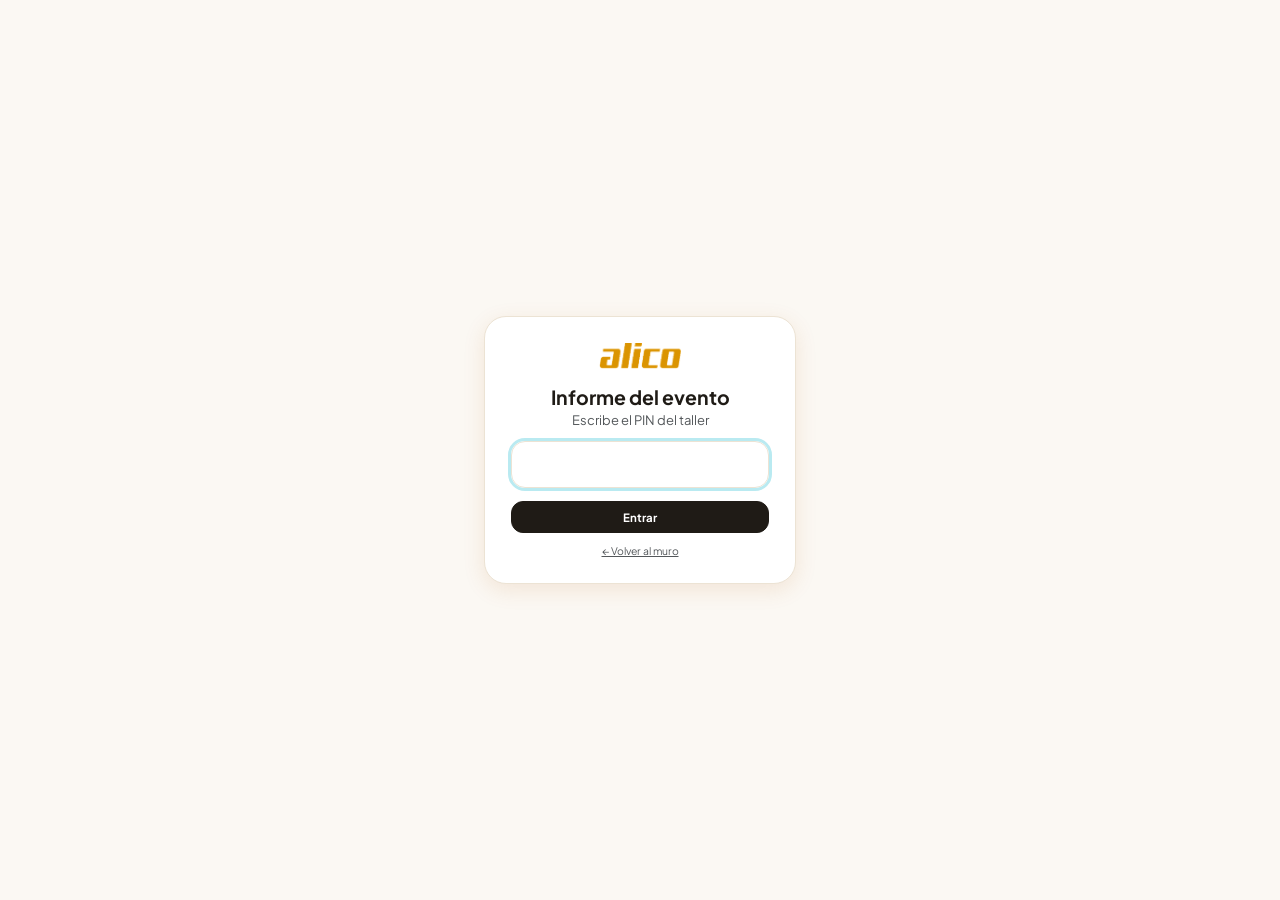
==== commit 49373cc9: "Rediseño de Memorias: 5 preguntas, transcripción en vivo, informe por caso y hoja de ruta Co-Authore" ====
--- a/admin.html
+++ b/admin.html
@@ -3,81 +3,82 @@
 <head>
 <meta charset="utf-8">
 <meta name="viewport" content="width=device-width,initial-scale=1">
-<title>Informe del evento · Memorias Alico</title>
+<title>Informe del evento · Memorias Alico × Softgic</title>
 <link href="https://fonts.googleapis.com/css2?family=Plus+Jakarta+Sans:wght@400;500;600;700;800&display=swap" rel="stylesheet">
 <link rel="stylesheet" href="shared/al.css">
 <style>
 :root{--gold:#DA9100;--gold2:#F2B33D;--goldL:#FFF4DE;--ink:#1F1B16;--mut:#6E6558;--bg:#FBF8F3;--line:#ECE3D4;--r:22px}
-html{font-size:clamp(13px,.95vw,18px)}
+html{font-size:clamp(13px,.95vw,19px)}
 body{font-family:'Plus Jakarta Sans',Poppins,system-ui,sans-serif;background:var(--bg);color:var(--ink)}
-.wrap{max-width:1280px;margin:0 auto;padding:1.4rem 1.6rem 3rem}
+.wrap{max-width:1500px;margin:0 auto;padding:1.4rem 2rem 3rem}
 .top{display:flex;align-items:center;gap:1.2rem;flex-wrap:wrap}
-.brands{display:flex;align-items:center;gap:.7rem;padding:.5rem .8rem;background:#fff;border:1px solid var(--line);border-radius:16px}.brands img{height:1.6rem}.brands .x{color:#b9ad9a}
-.ttl small{display:block;font-size:.72rem;font-weight:800;letter-spacing:.14em;text-transform:uppercase;color:var(--gold)}.ttl h1{margin:0;font-size:1.9rem;font-weight:800;letter-spacing:-.02em}
+.brands{display:flex;align-items:center;gap:.7rem;padding:.5rem .85rem;background:#fff;border:1px solid var(--line);border-radius:16px}.brands img{height:1.6rem;display:block}.brands .x{color:#b9ad9a}
+.ttl small{display:block;font-size:.72rem;font-weight:800;letter-spacing:.14em;text-transform:uppercase;color:var(--gold)}.ttl h1{margin:.1rem 0 0;font-size:1.9rem;font-weight:800;letter-spacing:-.03em}
 .acts{margin-left:auto;display:flex;gap:.5rem;flex-wrap:wrap}
-.b{background:#fff;border:1px solid var(--line);border-radius:12px;padding:.6rem 1rem;font-weight:700;font-size:.88rem;color:var(--ink);text-decoration:none;display:inline-flex;gap:.4rem;align-items:center;cursor:pointer}
+.b{background:#fff;border:1px solid var(--line);border-radius:12px;padding:.6rem 1rem;font-weight:700;font-size:.88rem;display:inline-flex;gap:.4rem;align-items:center;text-decoration:none;color:var(--ink)}
 .b:hover{border-color:var(--gold)}.b.k{background:var(--ink);color:#fff;border-color:var(--ink)}.b.g{background:linear-gradient(135deg,var(--gold),var(--gold2));border:0}.b.d{color:#b3261e}
-.tabs{display:flex;gap:.3rem;margin:1.3rem 0 1rem;border-bottom:1px solid var(--line);flex-wrap:wrap}
-.tabs button{background:none;border:0;border-bottom:3px solid transparent;padding:.7rem 1rem;font-weight:700;color:var(--mut);font-size:.95rem}
-.tabs button.on{color:var(--ink);border-bottom-color:var(--gold)}
-.banner{background:var(--goldL);border:1px solid #F1D9A8;border-radius:14px;padding:.6rem 1rem;font-size:.88rem;margin-bottom:1rem;display:flex;gap:.8rem;align-items:center;flex-wrap:wrap}
-.kp{display:grid;grid-template-columns:repeat(5,1fr);gap:.8rem}
-.k{background:#fff;border:1px solid var(--line);border-radius:var(--r);padding:1rem 1.1rem}.k b{display:block;font-size:2rem;font-weight:800;letter-spacing:-.03em;line-height:1.1}.k small{color:var(--mut);font-weight:600;font-size:.8rem}.k.g b{color:var(--gold)}
-.grid2{display:grid;grid-template-columns:1fr 1fr;gap:1rem;margin-top:1rem}.grid3{display:grid;grid-template-columns:repeat(3,1fr);gap:1rem;margin-top:1rem}
-.cd{background:#fff;border:1px solid var(--line);border-radius:var(--r);padding:1.1rem 1.2rem;break-inside:avoid}
-.cd h3{margin:0 0 .8rem;font-size:.8rem;letter-spacing:.12em;text-transform:uppercase;color:var(--mut)}
-.bar{display:grid;grid-template-columns:minmax(0,1fr) 2.4rem;gap:.15rem .6rem;margin:.5rem 0;font-size:.88rem;font-weight:600}
-.bar .t{grid-column:1/-1;height:.5rem;background:#F3ECE0;border-radius:99px;overflow:hidden}.bar .t i{display:block;height:100%;border-radius:99px;background:var(--gold)}.bar b{text-align:right}
-.ready{display:flex;gap:.4rem;align-items:flex-end;height:7rem}.ready div{flex:1;text-align:center;font-size:1.3rem}.ready div i{display:block;background:var(--gold);border-radius:8px 8px 0 0;margin:0 auto .3rem;width:70%}.ready small{display:block;font-size:.75rem;color:var(--mut);font-weight:700}
+.tabs{display:flex;gap:.3rem;margin:1.2rem 0 1rem;border-bottom:1px solid var(--line);overflow:auto}
+.tabs button{background:none;padding:.8rem 1.1rem;font-weight:700;color:var(--mut);border-bottom:3px solid transparent;white-space:nowrap}.tabs button.on{color:var(--ink);border-bottom-color:var(--gold)}
+.pane{display:none}.pane.on{display:block}
+.banner{background:var(--goldL);border:1px solid #F3D9A6;border-radius:14px;padding:.7rem 1rem;font-size:.9rem;margin-bottom:1rem;display:flex;gap:.8rem;align-items:center;flex-wrap:wrap}
+.kpis{display:grid;grid-template-columns:repeat(6,1fr);gap:.8rem}
+.kp{background:#fff;border:1px solid var(--line);border-radius:var(--r);padding:1rem 1.1rem}.kp b{display:block;font-size:2rem;font-weight:800;letter-spacing:-.03em;line-height:1.1}.kp small{color:var(--mut);font-weight:600;font-size:.8rem}.kp.g b{color:var(--gold)}
+.grid{display:grid;gap:1rem;margin-top:1rem}.g2{grid-template-columns:1fr 1fr}.g3{grid-template-columns:repeat(3,1fr)}
+.card{background:#fff;border:1px solid var(--line);border-radius:var(--r);padding:1.1rem 1.25rem;break-inside:avoid}
+.card h3{margin:0 0 .7rem;font-size:.78rem;letter-spacing:.12em;text-transform:uppercase;color:var(--mut)}
+.bar{display:grid;grid-template-columns:minmax(0,1fr) 2.4rem;gap:.15rem .6rem;margin:.5rem 0;font-size:.88rem;font-weight:600}.bar .t{grid-column:1/-1;height:.5rem;background:#F3ECE0;border-radius:99px;overflow:hidden}.bar .t i{display:block;height:100%;border-radius:99px;background:var(--gold)}.bar b{text-align:right}
+.quote{border-left:4px solid var(--gold);padding:.3rem .9rem;margin:.6rem 0;font-size:.92rem}.quote small{display:block;color:var(--mut);font-size:.78rem;margin-top:.15rem}
+.ejec{font-size:1rem;line-height:1.6}.ejec h4{margin:1rem 0 .3rem;font-size:1rem}.ejec ul{margin:.3rem 0;padding-left:1.2rem}
+/* casos */
+.caso{display:grid;grid-template-columns:4.2rem 1fr;gap:1.1rem;background:#fff;border:1px solid var(--line);border-radius:26px;padding:1.3rem 1.4rem;margin-bottom:1rem;break-inside:avoid;position:relative;overflow:hidden}
+.caso:before{content:"";position:absolute;left:0;top:0;bottom:0;width:6px;background:var(--cc)}
+.rk{width:4.2rem;height:4.2rem;border-radius:20px;display:grid;place-items:center;font-size:2rem;background:var(--goldL)}
+.caso h2{margin:0;font-size:1.4rem;font-weight:800;letter-spacing:-.02em;display:flex;gap:.6rem;align-items:center;flex-wrap:wrap}
+.tag{font-size:.7rem;font-weight:800;letter-spacing:.06em;text-transform:uppercase;border-radius:99px;padding:.2rem .65rem;background:#F3ECE0;color:var(--mut)}.tag.o1{background:var(--ink);color:#fff}.tag.o2{background:var(--gold);color:#fff}.tag.o3{background:#E8DFD0}
+.val{color:var(--mut);margin:.35rem 0 .9rem}
+.met{display:grid;grid-template-columns:repeat(5,1fr);gap:.6rem}.met div{background:#FFFCF6;border:1px solid var(--line);border-radius:14px;padding:.55rem .75rem}.met b{display:block;font-size:1.35rem;font-weight:800}.met small{font-size:.72rem;color:var(--mut);font-weight:600}
+.cols{display:grid;grid-template-columns:1.2fr 1fr 1fr;gap:1.2rem;margin-top:.9rem;font-size:.88rem}.cols h5{margin:0 0 .35rem;font-size:.72rem;letter-spacing:.1em;text-transform:uppercase;color:var(--gold)}.cols ul{margin:0;padding-left:1.1rem}.cols p{margin:0}
+.score{position:absolute;right:1.3rem;top:1.2rem;text-align:right}.score b{font-size:2rem;font-weight:800;color:var(--cc)}.score small{display:block;font-size:.7rem;color:var(--mut);font-weight:700}
 /* hoja de ruta */
-.road{display:grid;grid-template-columns:repeat(3,1fr);gap:1rem;margin:1rem 0 1.4rem}
-.ola{border-radius:var(--r);padding:1rem 1.1rem;border:1px solid var(--line);background:#fff;position:relative}
-.ola .h{display:flex;justify-content:space-between;align-items:baseline}.ola .h b{font-size:1.15rem}.ola .h small{color:var(--mut);font-weight:700}
-.ola.o1{background:linear-gradient(160deg,#fff,var(--goldL));border-color:#F1D9A8}.ola.o1 .h b{color:var(--gold)}
-.ola .c{display:flex;gap:.6rem;align-items:center;background:#fff;border:1px solid var(--line);border-radius:14px;padding:.55rem .7rem;margin-top:.55rem;font-weight:700;font-size:.9rem}.ola .c span{font-size:1.3rem}.ola .c em{margin-left:auto;font-style:normal;font-size:.75rem;color:var(--mut)}
-.case{background:#fff;border:1px solid var(--line);border-radius:26px;padding:1.3rem 1.4rem;margin-bottom:1rem;break-inside:avoid;display:grid;grid-template-columns:15rem 1fr;gap:1.4rem}
-.case .l{border-right:1px solid var(--line);padding-right:1.2rem}
-.case .ic{font-size:2.2rem}.case h2{margin:.2rem 0;font-size:1.3rem;font-weight:800;letter-spacing:-.01em}
-.score{display:flex;align-items:center;gap:.8rem;margin:.8rem 0}.ring{--p:50;width:4.4rem;height:4.4rem;border-radius:50%;background:conic-gradient(var(--gold) calc(var(--p)*1%),#F3ECE0 0);display:grid;place-items:center}.ring b{background:#fff;width:3.4rem;height:3.4rem;border-radius:50%;display:grid;place-items:center;font-size:1.2rem}
-.pill{display:inline-block;border-radius:99px;padding:.18rem .7rem;font-size:.75rem;font-weight:800}.p1{background:var(--gold);color:#fff}.p2{background:#FBE3B4;color:#7a5200}.p3{background:#EEE8DE;color:var(--mut)}
-.mini{display:grid;grid-template-columns:repeat(4,1fr);gap:.5rem;margin:.2rem 0 .9rem}.mini div{background:#FFFCF6;border:1px solid var(--line);border-radius:14px;padding:.55rem .7rem}.mini b{display:block;font-size:1.25rem;font-weight:800}.mini small{font-size:.72rem;color:var(--mut);font-weight:600}
-.sec{font-size:.72rem;font-weight:800;letter-spacing:.1em;text-transform:uppercase;color:var(--gold);margin:.8rem 0 .3rem}
-.case p{margin:.2rem 0;font-size:.92rem;line-height:1.45}.quote{border-left:3px solid var(--gold);padding:.15rem .7rem;margin:.35rem 0;font-size:.88rem;color:#4b443a;font-style:italic}
-.tags span{display:inline-block;background:#F6F0E6;border-radius:99px;padding:.2rem .6rem;font-size:.78rem;font-weight:600;margin:.15rem .2rem .15rem 0}
-.exec{background:var(--ink);color:#fff;border-radius:26px;padding:1.3rem 1.5rem;margin-bottom:1rem}.exec h3{color:var(--gold2);margin:0 0 .5rem;font-size:.8rem;letter-spacing:.12em;text-transform:uppercase}.exec p,.exec li{font-size:.98rem;line-height:1.55}.exec ul{margin:.3rem 0;padding-left:1.2rem}
-/* respuestas */
+.road{display:grid;grid-template-columns:repeat(3,1fr);gap:1rem;position:relative}
+.ola{background:#fff;border:1px solid var(--line);border-radius:24px;padding:1.1rem 1.2rem;break-inside:avoid}.ola .h{display:flex;justify-content:space-between;align-items:baseline}.ola .h b{font-size:1.15rem}.ola .h small{color:var(--gold);font-weight:800}
+.ola .it{display:flex;gap:.6rem;align-items:flex-start;margin:.7rem 0;padding:.7rem;border-radius:14px;background:#FFFCF6;border:1px solid var(--line);font-size:.86rem}.ola .it span{font-size:1.5rem}
+.tl{height:.6rem;border-radius:99px;background:linear-gradient(90deg,var(--ink) 0 25%,var(--gold) 25% 50%,#E8DFD0 50%);margin:1rem 0 .4rem}
+.tll{display:flex;justify-content:space-between;font-size:.75rem;color:var(--mut);font-weight:700}
+.steps{counter-reset:s;list-style:none;padding:0;margin:0}.steps li{counter-increment:s;display:grid;grid-template-columns:2rem 1fr;gap:.6rem;margin:.6rem 0;font-size:.92rem}.steps li:before{content:counter(s);width:2rem;height:2rem;border-radius:50%;background:var(--goldL);color:var(--gold);font-weight:800;display:grid;place-items:center}
+/* tabla */
+.tools{display:flex;gap:.6rem;flex-wrap:wrap;margin-bottom:.8rem}.tools input,.tools select{border:1px solid var(--line);border-radius:12px;padding:.55rem .8rem;background:#fff}
 table{width:100%;border-collapse:collapse;background:#fff;border:1px solid var(--line);border-radius:18px;overflow:hidden;font-size:.86rem}
-th{text-align:left;font-size:.72rem;letter-spacing:.06em;text-transform:uppercase;color:var(--mut);background:#FFFCF6;padding:.65rem .7rem;border-bottom:1px solid var(--line)}
-td{padding:.6rem .7rem;border-bottom:1px solid #F3ECE0;vertical-align:top}tr:hover td{background:#FFFCF6;cursor:pointer}
+th{text-align:left;font-size:.72rem;letter-spacing:.08em;text-transform:uppercase;color:var(--mut);background:#FFFCF6;padding:.7rem}td{padding:.65rem .7rem;border-top:1px solid var(--line);vertical-align:top}tr.rw{cursor:pointer}tr.rw:hover td{background:#FFFAF0}
 td img{width:3.4rem;height:2.6rem;object-fit:cover;border-radius:8px}
-.srch{display:flex;gap:.6rem;margin-bottom:.8rem;flex-wrap:wrap}.srch input,.srch select{border:1px solid var(--line);border-radius:12px;padding:.6rem .8rem;font:inherit;background:#fff}
-.srch input{flex:1;min-width:14rem}
-.dt{display:grid;grid-template-columns:repeat(3,1fr);gap:1rem}.dt .cd p{font-size:.88rem;color:var(--mut);margin:.2rem 0 .8rem}
-.gate{min-height:100vh;display:grid;place-items:center}.gate .cd{width:min(24rem,92vw);text-align:center;padding:2rem}.gate input{width:100%;font-size:1.6rem;text-align:center;letter-spacing:.4em;border:1.5px solid var(--line);border-radius:14px;padding:.7rem;margin:1rem 0}
-.muted{color:var(--mut)}
-.pg{display:none}.pg.on{display:block}
-@media (max-width:900px){.kp{grid-template-columns:repeat(2,1fr)}.grid2,.grid3,.road,.dt,.case{grid-template-columns:1fr}.case .l{border:0;padding:0}.mini{grid-template-columns:repeat(2,1fr)}}
+.ex{display:grid;grid-template-columns:repeat(3,1fr);gap:1rem}.ex .card p{color:var(--mut);font-size:.88rem;margin:.2rem 0 .8rem}
+.pin{position:fixed;inset:0;z-index:90;background:var(--bg);display:grid;place-items:center}.pin .card{width:min(24rem,90vw);text-align:center;padding:2rem}.pin input{width:100%;font-size:1.6rem;text-align:center;letter-spacing:.4em;border:1.5px solid var(--line);border-radius:14px;padding:.7rem;margin:1rem 0}
+.sum{display:grid;grid-template-columns:1fr 1fr;gap:.6rem;margin-top:.8rem}.sum div{background:#FFFCF6;border:1px solid var(--line);border-radius:14px;padding:.6rem .8rem;font-size:.86rem}.sum b{display:block;font-size:.7rem;color:var(--gold);letter-spacing:.06em;text-transform:uppercase}
+.ponly{display:none}
+@media (max-width:1000px){.kpis{grid-template-columns:repeat(3,1fr)}.g2,.g3,.road,.ex,.cols{grid-template-columns:1fr}.met{grid-template-columns:repeat(3,1fr)}}
 @media print{
-  body{background:#fff}.acts,.tabs,.noprint,.banner .b{display:none!important}.pg{display:none!important}.pg.pr{display:block!important}
-  .wrap{padding:0}.case,.cd,.ola,.exec{box-shadow:none}.exec{-webkit-print-color-adjust:exact;print-color-adjust:exact}.ring,.p1,.bar .t i,.ola.o1{-webkit-print-color-adjust:exact;print-color-adjust:exact}
-  .case{page-break-inside:avoid}
+  @page{size:A4;margin:12mm}html{font-size:10.5px}body{background:#fff}.wrap{padding:0}
+  .acts,.tabs,.tools,.banner .b,#p-datos,#p-resp,.noprint{display:none!important}.pane{display:block!important}.ponly{display:block}
+  .pane+.pane{break-before:page}.card,.caso,.ola,.kp{box-shadow:none}
 }
 </style>
 </head>
 <body>
-<div id="gate" class="gate"><div class="cd"><img src="assets/alico.png" style="height:2rem" alt="Alico"><h2 style="margin:.8rem 0 0">Informe del evento</h2><p class="muted">Solo para el equipo de Alico y Softgic</p><input id="pin" type="password" inputmode="numeric" placeholder="••••" autofocus><button class="b k" id="in" style="width:100%;justify-content:center">Entrar</button><p class="muted" style="font-size:.8rem;margin-top:1rem">El PIN se cambia en ⚙️ Ajustes.</p></div></div>
+<div class="pin" id="pin"><div class="card"><img src="assets/alico.png" alt="Alico" style="height:2rem"><h2 style="margin:1rem 0 .2rem">Informe del evento</h2><p class="muted">Escribe el PIN del taller</p><input id="pv" type="password" inputmode="numeric" autofocus><button class="b k" id="pg" style="width:100%;justify-content:center">Entrar</button><p class="small muted" style="margin-top:.8rem"><a href="index.html" style="color:inherit">← Volver al muro</a></p></div></div>
+
 <div class="wrap" id="app" hidden>
   <header class="top">
     <div class="brands"><img src="assets/alico.png" alt="Alico"><span class="x">×</span><img src="assets/softgic.png" alt="Softgic"></div>
-    <div class="ttl"><small id="evt"></small><h1>Lo que quieren los colaboradores de Alico</h1></div>
-    <div class="acts"><button class="b" id="sync">☁️ Traer de la nube</button><button class="b" id="prn">🖨️ Imprimir / PDF</button><a class="b" href="index.html">← Muro</a><button class="b" id="set">⚙️</button></div>
+    <div class="ttl"><small id="evt"></small><h1>Informe del evento · Voz de los colaboradores</h1></div>
+    <div class="acts"><a class="b" href="index.html">← Muro</a><button class="b" id="sync">☁️ Traer de la nube</button><button class="b" id="aj">⚙️ Ajustes</button><button class="b k" id="pr">🖨️ Imprimir / PDF</button></div>
   </header>
-  <nav class="tabs" id="tabs"><button data-p="res" class="on">Resumen</button><button data-p="ruta">Informe por caso y hoja de ruta</button><button data-p="resp">Respuestas</button><button data-p="dat">Guardar y exportar</button></nav>
+  <div class="ponly" style="margin:.4rem 0 1rem;color:#6E6558" id="pdate"></div>
+  <nav class="tabs" id="tabs"><button data-p="res" class="on">Resumen</button><button data-p="casos">Informe por caso y hoja de ruta</button><button data-p="resp">Respuestas</button><button data-p="datos">Guardar y exportar</button></nav>
   <div id="ban"></div>
-  <section class="pg on pr" id="p-res"></section>
-  <section class="pg pr" id="p-ruta"></section>
-  <section class="pg" id="p-resp"></section>
-  <section class="pg" id="p-dat"></section>
+  <section class="pane on" id="p-res"></section>
+  <section class="pane" id="p-casos"></section>
+  <section class="pane" id="p-resp"></section>
+  <section class="pane" id="p-datos"></section>
 </div>
 
 <script src="shared/al.js"></script>
@@ -86,148 +87,153 @@
 (() => {
 'use strict';
 const esc = AL.esc, H = id => document.getElementById(id), $$ = s => [...document.querySelectorAll(s)];
-const N = n => Math.round(n).toLocaleString('es-CO'), pl = (n, a, b) => n + ' ' + (n === 1 ? a : b);
+const fmt = n => Math.round(n).toLocaleString('es-CO');
+const SEM = 46; // semanas laborales al año
 
 /* ---------- acceso ---------- */
-const entrar = () => { if (H('pin').value !== AL.cfg.pin) { AL.toast('PIN incorrecto'); H('pin').value = ''; return; } sessionStorage.setItem('mem_adm', '1'); H('gate').remove(); H('app').hidden = false; render(); MEM.pull().then(c => c && render()); };
-H('in').onclick = entrar; H('pin').onkeydown = e => e.key === 'Enter' && entrar();
-try { if (sessionStorage.getItem('mem_adm') === '1') { H('pin').value = AL.cfg.pin; entrar(); } } catch (e) {}
-
-/* ---------- datos a usar ---------- */
+const entrar = () => { if (H('pv').value !== AL.cfg.pin) { AL.toast('PIN incorrecto'); H('pv').value = ''; return; } sessionStorage.setItem('mem_adm', '1'); H('pin').remove(); H('app').hidden = false; render(); MEM.pull().then(ch => ch && render()); };
+H('pg').onclick = entrar; H('pv').onkeydown = e => e.key === 'Enter' && entrar();
+if (sessionStorage.getItem('mem_adm')) { H('pv').value = AL.cfg.pin; entrar(); }
+
+H('tabs').onclick = e => { const b = e.target.closest('button'); if (!b) return; $$('#tabs button').forEach(x => x.classList.toggle('on', x === b)); $$('.pane').forEach(p => p.classList.toggle('on', p.id === 'p-' + b.dataset.p)); };
+H('aj').onclick = AL.settings;
+H('pr').onclick = () => print();
+H('sync').onclick = async () => { if (!AL.hasCloud()) return AL.toast('Falta la clave de la nube en ⚙️ Ajustes'); AL.toast('Consultando la nube…'); await AL.sync(); const ch = await MEM.pull(); render(); AL.toast(ch ? 'Respuestas actualizadas desde la nube' : 'Ya tienes todo lo de la nube'); };
+
+/* ---------- datos ---------- */
 let conEj = false;
-const datos = () => { const r = MEM.reales(); return (r.length && !conEj) ? r : MEM.list(); };
-const soloEj = () => !MEM.reales().length;
-
-/* ---------- pestañas ---------- */
-let tab = 'res';
-H('tabs').onclick = e => { const b = e.target.closest('button'); if (!b) return; tab = b.dataset.p; $$('#tabs button').forEach(x => x.classList.toggle('on', x === b)); $$('.pg').forEach(p => { p.classList.toggle('on', p.id === 'p-' + tab); }); };
-H('prn').onclick = () => { $$('.pg').forEach(p => p.classList.toggle('pr', p.id === 'p-res' || p.id === 'p-ruta')); window.print(); };
-H('set').onclick = AL.settings;
-H('sync').onclick = async () => { if (!AL.hasCloud()) return AL.toast('Configura la nube en ⚙️ Ajustes'); AL.toast('Consultando la nube…'); await AL.sync(); const c = await MEM.pull(); render(); AL.toast(c ? 'Llegaron respuestas nuevas de la nube' : 'Todo al día'); };
+const data = () => { const r = MEM.reales(); return r.length && !conEj ? r : MEM.list(); };
+const esEj = () => !MEM.reales().length || conEj;
+const bars = (rows, max, col) => rows.filter(r => r[2]).map(([, n, k]) => `<div class="bar"><span>${esc(n)}</span><b>${k}</b><span class="t"><i style="width:${k / max * 100}%;${col ? 'background:' + col : ''}"></i></span></div>`).join('') || '<p class="muted small">Sin datos todavía.</p>';
+const pct = (a, b) => b ? Math.round(a / b * 100) : 0;
 
 function render() {
-  const l = datos(), s = MEM.stats(l);
-  H('evt').textContent = MEM.cfg.evento + ' · ' + MEM.fmtFecha(Date.now());
-  H('ban').innerHTML = soloEj() ? `<div class="banner">🧪 <span>Aún no hay respuestas reales: estás viendo <b>datos de EJEMPLO</b>. Se ocultan solos cuando llegue la primera respuesta.</span></div>`
-    : `<div class="banner noprint">✅ <span><b>${MEM.reales().length}</b> ${MEM.reales().length === 1 ? 'respuesta real' : 'respuestas reales'}${AL.hasCloud() ? ' · guardadas también en Google Sheets' : ' · <b>solo en este navegador</b>: conecta la nube o descarga el respaldo'}.</span><label style="margin-left:auto;display:flex;gap:.4rem;align-items:center;font-weight:600"><input type="checkbox" id="cej" ${conEj ? 'checked' : ''}> incluir ejemplos</label></div>`;
-  if (H('cej')) H('cej').onchange = e => { conEj = e.target.checked; render(); };
-  resumen(l, s); ruta(l, s); respuestas(l); datosPg();
+  const l = data(), s = MEM.stats(l);
+  H('evt').textContent = MEM.cfg.evento + ' · GEN IA';
+  H('pdate').textContent = 'Generado el ' + MEM.fmtFecha(Date.now()) + ' · ' + s.n + ' respuestas · Softgic para Alico';
+  H('ban').innerHTML = esEj() ? `<div class="banner">⚠️ <span>${MEM.reales().length ? 'Estás viendo también las respuestas de <b>EJEMPLO</b>.' : 'Todavía no hay respuestas reales: lo que ves son <b>datos de EJEMPLO</b> para mostrar cómo quedará el informe.'}</span>${MEM.reales().length ? '<button class="b" id="sinEj">Ver solo las reales</button>' : ''}</div>` : `<div class="banner noprint" style="background:#fff">✅ <span><b>${s.n}</b> respuestas reales${MEM.cfg.desde ? ' (el contador del muro fue reiniciado, pero aquí está todo)' : ''}.</span><button class="b" id="conEj">Incluir ejemplos</button></div>`;
+  if (H('sinEj')) H('sinEj').onclick = () => { conEj = false; render(); }; if (H('conEj')) H('conEj').onclick = () => { conEj = true; render(); };
+  resumen(l, s); casos(l, s); respuestas(); datos();
 }
 
 /* ---------- 1 · resumen ---------- */
-function bars(arr, max) { const m = max || Math.max(1, ...arr.map(x => x[2])); return arr.map(([, n, k]) => `<div class="bar"><span>${esc(n)}</span><b>${k}</b><span class="t"><i style="width:${k / m * 100}%"></i></span></div>`).join(''); }
 function resumen(l, s) {
-  const mv = Math.max(1, ...s.casos.map(c => c.votos));
-  const ld = Math.max(1, ...s.listoDist);
-  H('p-res').innerHTML = `<div class="kp"><div class="k"><b>${s.n}</b><small>respuestas</small></div><div class="k"><b>${s.personas}</b><small>personas</small></div><div class="k"><b>${s.grupos}</b><small>grupos</small></div><div class="k g"><b>${N(s.horas)}</b><small>horas/semana que se pueden liberar</small></div><div class="k"><b>${s.listo ? s.listo.toFixed(1) : '—'}<span style="font-size:1rem">/5</span></b><small>preparación para la IA</small></div></div>
-  <div class="grid2"><div class="cd"><h3>El caso que quieren primero</h3>${s.casos.slice().sort((a, b) => b.votos - a.votos).map(c => `<div class="bar"><span>${c.ic} ${esc(c.n)}</span><b>${c.votos}</b><span class="t"><i style="width:${c.votos / mv * 100}%;background:${c.c}"></i></span></div>`).join('')}</div>
-  <div class="cd"><h3>La tarea que más tiempo les quita</h3>${bars(s.dolores.filter(x => x[2]))}</div></div>
-  <div class="grid3"><div class="cd"><h3>Lo que quieren que la IA haga</h3>${bars(s.ayudas.filter(x => x[2]))}</div>
-  <div class="cd"><h3>Lo que necesitan para adoptarla</h3>${bars(s.barreras.filter(x => x[2]))}</div>
-  <div class="cd"><h3>¿Qué tan listos se sienten?</h3><div class="ready">${s.listoDist.map((k, i) => `<div><i style="height:${k / ld * 4.5 + .2}rem"></i>${MEM.LISTO[i]}<small>${k}</small></div>`).join('')}</div><h3 style="margin-top:1.2rem">Participación por área</h3>${bars(s.areas.slice(0, 6))}</div></div>`;
+  const md = Math.max(1, ...s.dolores.map(d => d[2])), ma = Math.max(1, ...s.ayudas.map(d => d[2])), mb = Math.max(1, ...s.barreras.map(d => d[2])), mar = Math.max(1, ...s.areas.map(d => d[2]));
+  const mc = Math.max(1, ...s.casos.map(c => c.votos));
+  const frases = l.filter(r => (r.t || [])[0]).slice(0, 6);
+  const ej = AL.LS.get('mem_ejec', null), ejOk = ej && ej.n === s.n && !!ej.ej === esEj();
+  H('p-res').innerHTML = `
+  <div class="kpis"><div class="kp"><b>${s.n}</b><small>respuestas</small></div><div class="kp"><b>${s.personas}</b><small>colaboradores</small></div><div class="kp"><b>${s.grupos}</b><small>grupos</small></div><div class="kp"><b>${s.areas.length}</b><small>áreas representadas</small></div>
+  <div class="kp g"><b>${fmt(s.horas)}</b><small>h/semana que el equipo dice perder</small></div><div class="kp g"><b>${fmt(s.horas * SEM)}</b><small>h/año (≈ ${fmt(s.horas * SEM / 1920)} personas de tiempo completo)</small></div></div>
+  <div class="grid g2">
+    <div class="card"><h3>Informe ejecutivo</h3><div class="ejec" id="ejec">${ejOk ? ej.html : ejecBasico(s)}</div><div class="noprint" style="margin-top:.8rem;display:flex;gap:.5rem"><button class="b g" id="gen">✨ ${ejOk ? 'Regenerar' : 'Redactar'} con IA</button><span class="small muted" style="align-self:center">${AL.hasIA() ? 'Usa la IA configurada en Ajustes' : 'Sin clave de IA: se muestra la versión automática'}</span></div></div>
+    <div class="card"><h3>El caso que cada persona quiere primero</h3>${s.casos.slice().sort((a, b) => b.votos - a.votos).map(c => `<div class="bar"><span>${c.ic} ${esc(c.n)}</span><b>${c.votos}</b><span class="t"><i style="width:${c.votos / mc * 100}%;background:${c.c}"></i></span></div>`).join('')}
+      <h3 style="margin-top:1.2rem">Qué tan listos se sienten (1 a 5)</h3><div style="display:flex;gap:.5rem;align-items:flex-end;height:5rem">${s.listoDist.map((k, i) => `<div style="flex:1;text-align:center;font-size:.8rem"><div style="height:${Math.max(4, k / Math.max(1, ...s.listoDist) * 3.6)}rem;background:${i >= 3 ? 'var(--gold)' : '#E8DFD0'};border-radius:8px 8px 0 0"></div>${MEM.LISTO[i]} ${k}</div>`).join('')}</div><p class="small muted" style="margin-top:.4rem">Promedio ${s.listo.toFixed(1)} de 5 · ${pct(s.listoDist[3] + s.listoDist[4], s.listoDist.reduce((a, b) => a + b, 0))}% se siente listo o muy listo.</p></div>
+  </div>
+  <div class="grid g3">
+    <div class="card"><h3>Lo que más tiempo les quita</h3>${bars(s.dolores, md)}</div>
+    <div class="card"><h3>Lo que quieren que la IA haga</h3>${bars(s.ayudas, ma, '#00758D')}</div>
+    <div class="card"><h3>Lo que necesitan para adoptarla</h3>${bars(s.barreras, mb, '#53575A')}</div>
+  </div>
+  <div class="grid g2">
+    <div class="card"><h3>Participación por área</h3>${bars(s.areas, mar, '#B15E14')}</div>
+    <div class="card"><h3>En sus palabras</h3>${frases.map(r => `<div class="quote">“${esc(r.t[0])}”<small>${esc(r.participante || '')} · ${esc(r.rol || '')} · ${esc(r.area || '')}</small></div>`).join('') || '<p class="muted small">Sin respuestas todavía.</p>'}</div>
+  </div>`;
+  H('gen').onclick = () => ejecIA(s);
+}
+function ejecBasico(s) {
+  const top = s.orden[0], d = s.dolores[0], a = s.ayudas[0], b = s.barreras[0];
+  if (!s.n) return '<p class="muted">Aún no hay respuestas.</p>';
+  return `<p><b>${s.personas} colaboradores</b> de ${s.areas.length} áreas contaron qué les quita tiempo y qué esperan de la IA. En conjunto reportan <b>${fmt(s.horas)} horas a la semana</b> de trabajo repetitivo que se podría liberar (≈ ${fmt(s.horas * SEM)} h al año).</p>
+  <h4>Lo que dicen</h4><ul><li>La mayor fuente de tiempo perdido es <b>${esc(d[1].toLowerCase())}</b> (${d[2]} menciones).</li><li>Lo que más le piden a la IA: <b>${esc(a[1].toLowerCase())}</b>.</li><li>Para adoptarla necesitan sobre todo <b>${esc(b[1].toLowerCase())}</b>; la preparación promedio es ${s.listo.toFixed(1)} de 5.</li></ul>
+  <h4>Por dónde empezar</h4><p><b>${top.ic} ${esc(top.n)}</b> encabeza la prioridad (puntaje ${top.score}/100) por interés, horas en juego y facilidad de implementación. Sigue <b>${esc(s.orden[1].n)}</b>. Ambos forman la primera ola de la hoja de ruta.</p>`;
+}
+async function ejecIA(s) {
+  if (!AL.hasIA()) return AL.toast('Configura la clave de IA en ⚙️ Ajustes');
+  H('ejec').innerHTML = '<p class="muted">Redactando el informe ejecutivo…</p>';
+  const resumen = { respuestas: s.n, personas: s.personas, areas: s.areas.map(x => x[0] + ':' + x[2]), horas_semana: s.horas, preparacion: s.listo.toFixed(1), dolores: s.dolores.filter(x => x[2]).map(x => x[1] + ':' + x[2]), ayudas: s.ayudas.filter(x => x[2]).map(x => x[1] + ':' + x[2]), barreras: s.barreras.filter(x => x[2]).map(x => x[1] + ':' + x[2]),
+    casos: s.orden.map(c => ({ caso: c.n, votos: c.votos, afines: c.afines, horas: c.horas, puntaje: c.score, ola: c.ola, frases: c.frases })) };
+  const sys = 'Eres consultor senior de Softgic. Redacta en español de Colombia el informe ejecutivo de un taller de IA con colaboradores de Alico (empaques flexibles, Medellín) para la gerencia de Alico y de Softgic. Usa SOLO los datos dados; no inventes cifras. Formato HTML simple (<p>, <h4>, <ul><li>, <b>), máximo 230 palabras, con: 1) hallazgo principal, 2) 3 viñetas de lo que piden los colaboradores, 3) recomendación de por dónde empezar y por qué, 4) un riesgo de adopción y cómo mitigarlo.';
+  try { const html = (await AL.claude(sys, JSON.stringify(resumen), { max: 900, tag: 'memorias-ejecutivo' })).replace(/```html?|```/g, '').replace(/<(?!\/?(p|h4|ul|li|b)\b)[^>]*>/g, ''); AL.LS.set('mem_ejec', { n: s.n, ej: esEj(), html }); H('ejec').innerHTML = html; }
+  catch (e) { H('ejec').innerHTML = ejecBasico(s); AL.toast('No pude usar la IA: ' + e.message); }
 }
 
 /* ---------- 2 · informe por caso y hoja de ruta ---------- */
-const OLAS = { 1: ['Ola 1', 'Meses 0–3 · arrancar ya', 'p1'], 2: ['Ola 2', 'Meses 3–6 · preparar y escalar', 'p2'], 3: ['Ola 3', 'Meses 6–12 · cuando haya base de datos', 'p3'] };
-function porQue(c, s) {
-  const r = [];
-  if (c.votos) r.push(`${c.votos} ${c.votos === 1 ? 'persona lo eligió' : 'personas lo eligieron'} como primero`);
-  if (c.afines) r.push(`${c.afines} más describen un problema que este caso resuelve`);
-  if (c.horas) r.push(`hay unas ${N(c.horas)} horas/semana en juego`);
-  r.push(c.cx === 1 ? 'es de baja complejidad y se puede probar rápido' : c.cx === 2 ? 'tiene complejidad media (requiere integración o equipos)' : 'es de alta complejidad: depende de datos integrados');
-  return r.join('; ') + '.';
-}
-function siguiente(c) {
-  const b = (c.barreras[0] || [])[0];
-  const extra = { capacitacion: 'Incluir una capacitación práctica de 2 horas por turno.', facil: 'Diseñar con los usuarios: pantallas simples, voz y pocos clics.', datos: 'Antes del piloto, ordenar y validar los datos de la fuente.', jefe: 'Nombrar un patrocinador del área que dé tiempo para aprender.', confianza: 'Comunicar que la IA asiste y no reemplaza; mostrar resultados del piloto.', equipos: 'Verificar conectividad y equipos en planta (tablet, cámara, wifi).' }[b];
-  return [c.ola === 1 ? 'Taller de descubrimiento de 2 horas con el área y definición de la línea base de los indicadores.' : c.ola === 2 ? 'Levantar requisitos y datos mientras corre la Ola 1.' : 'Preparar la integración de datos (Epicor y otras fuentes) como base.', extra].filter(Boolean);
-}
-function ruta(l, s) {
-  const o = s.orden, ex = MEM.cfg.ejecutivo;
-  H('p-ruta').innerHTML = `
-  <div class="exec"><h3>Resumen ejecutivo para Alico y Softgic</h3><div id="exT">${ex && ex.n === l.length ? ex.html : ejecutivoBasico(s)}</div>
-  <div class="noprint" style="margin-top:.8rem;display:flex;gap:.5rem"><button class="b g" id="exIA">✨ Redactar con IA</button>${ex ? '<span class="muted" style="color:#c9bda8;font-size:.8rem;align-self:center">' + (ex.n === l.length ? 'Redactado con IA sobre ' + ex.n + ' respuestas' : 'Hay respuestas nuevas: vuelve a redactarlo') + '</span>' : ''}</div></div>
-  <div class="cd"><h3>Hoja de ruta sugerida</h3><p class="muted" style="margin:-.4rem 0 .4rem;font-size:.85rem">Puntaje = 50 % interés de los colaboradores (votos + problemas afines) · 30 % horas que se liberan · 20 % facilidad de implementar.</p>
-  <div class="road">${[1, 2, 3].map(k => `<div class="ola ${k === 1 ? 'o1' : ''}"><div class="h"><b>${OLAS[k][0]}</b><small>${OLAS[k][1]}</small></div>${o.filter(c => c.ola === k).map(c => `<div class="c"><span>${c.ic}</span>${esc(c.n)}<em>${c.score} pts</em></div>`).join('')}</div>`).join('')}</div></div>
-  <div style="margin-top:1rem">${o.map((c, i) => {
-    const ar = c.areas.slice(0, 4).map(([a, n]) => `<span>${esc(a)} · ${n}</span>`).join('') || '<span>—</span>';
-    const br = c.barreras.slice(0, 3).map(([k, n]) => `<span>${esc(MEM.lab(MEM.BARRERAS, k))} · ${n}</span>`).join('') || '<span>Sin datos aún</span>';
-    return `<article class="case"><div class="l"><div class="ic">${c.ic}</div><span class="pill ${OLAS[c.ola][2]}">#${i + 1} · ${OLAS[c.ola][0]}</span><h2>${esc(c.n)}</h2><p class="muted" style="font-size:.82rem">${esc(c.area)}</p>
-      <div class="score"><div class="ring" style="--p:${c.score}"><b>${c.score}</b></div><div style="font-size:.8rem" class="muted">puntaje<br>de prioridad</div></div>
-      <div class="sec">Por qué en esta ola</div><p style="font-size:.85rem">${porQue(c, s)}</p></div>
-      <div><div class="mini"><div><b>${c.votos}</b><small>lo eligieron primero</small></div><div><b>${c.afines}</b><small>con un problema afín</small></div><div><b>${N(c.horas)}</b><small>h/semana en juego</small></div><div><b>${c.listo ? c.listo.toFixed(1) + '/5' : '—'}</b><small>preparación de quienes lo piden</small></div></div>
-      <div class="sec">Cómo aporta valor a Alico</div><p>${esc(c.valor)}</p>
-      <div class="sec">Lo que dicen los colaboradores</div>${c.frases.length ? c.frases.map(f => `<div class="quote">“${esc(f)}”</div>`).join('') : '<p class="muted">Nadie lo eligió primero todavía.</p>'}
-      <div class="grid2" style="margin-top:.4rem;gap:.8rem"><div><div class="sec">Áreas interesadas</div><div class="tags">${ar}</div></div><div><div class="sec">Lo que necesitan para adoptarlo</div><div class="tags">${br}</div></div></div>
-      <div class="grid2" style="margin-top:.2rem;gap:.8rem"><div><div class="sec">Piloto propuesto</div><p>${esc(c.piloto)}</p><div class="sec">Indicadores para medirlo</div><div class="tags">${c.kpis.map(k => `<span>${esc(k)}</span>`).join('')}</div></div>
-      <div><div class="sec">Lo que se necesita de Alico</div><p>${esc(c.necesita)}</p><div class="sec">Siguiente paso</div>${siguiente(c).map(x => `<p>→ ${esc(x)}</p>`).join('')}</div></div></div></article>`; }).join('')}</div>`;
-  H('exIA').onclick = () => ejecutivoIA(l, s);
-}
-function ejecutivoBasico(s) {
-  const o = s.orden, d = s.dolores.filter(x => x[2]), b = s.barreras.filter(x => x[2]), a = s.ayudas.filter(x => x[2]);
-  if (!s.n) return '<p>Aún no hay respuestas.</p>';
-  return `<p><b>${pl(s.personas, 'colaborador', 'colaboradores')}</b> de ${pl(s.areas.length, 'área', 'áreas')}, en ${pl(s.grupos, 'grupo', 'grupos')}, contaron qué les quita tiempo y qué esperan de la IA. Entre todos estiman <b>${N(s.horas)} horas a la semana</b> que hoy se van en tareas que se pueden automatizar. Su preparación promedio es <b>${s.listo.toFixed(1)} de 5</b>.</p>
-  <ul><li><b>Por dónde empezar:</b> ${o.filter(c => c.ola === 1).map(c => c.ic + ' ' + esc(c.n)).join(' y ')}.</li>
-  ${d[0] ? `<li><b>El dolor más común:</b> ${esc(d[0][1]).toLowerCase()} (${pl(d[0][2], 'persona', 'personas')})${d[1] ? `, seguido de ${esc(d[1][1]).toLowerCase()} (${d[1][2]})` : ''}.</li>` : ''}
-  ${a[0] ? `<li><b>Lo que más le piden a la IA:</b> ${esc(a[0][1]).toLowerCase()}.</li>` : ''}
-  ${b[0] ? `<li><b>La condición para adoptarla:</b> ${esc(b[0][1]).toLowerCase()}${b[1] ? ' y ' + esc(b[1][1]).toLowerCase() : ''}.</li>` : ''}</ul>`;
-}
-async function ejecutivoIA(l, s) {
-  if (!AL.hasIA()) return AL.toast('Pega la clave de IA en ⚙️ Ajustes');
-  H('exT').innerHTML = '<p>✨ Redactando…</p>';
-  const casos = s.orden.map(c => `${c.n}: ${c.votos} votos, ${c.afines} afines, ${c.horas} h/sem, preparación ${c.listo.toFixed(1)}, ola ${c.ola}, frases: ${c.frases.join(' | ')}`).join('\n');
-  const u = `Participantes: ${s.personas}; grupos ${s.grupos}; horas/semana liberables ${s.horas}; preparación ${s.listo.toFixed(1)}/5.\nDolores: ${s.dolores.filter(x => x[2]).map(x => x[1] + ' ' + x[2]).join(', ')}\nQué piden a la IA: ${s.ayudas.filter(x => x[2]).map(x => x[1] + ' ' + x[2]).join(', ')}\nQué necesitan: ${s.barreras.filter(x => x[2]).map(x => x[1] + ' ' + x[2]).join(', ')}\nCasos:\n${casos}`;
-  const sys = 'Eres consultor senior de Softgic. Redacta para la gerencia de Alico (empaques, Medellín) un resumen ejecutivo del taller GEN IA en español de Colombia, claro y sin tecnicismos. Devuelve HTML simple (solo <p>, <ul>, <li>, <b>): 1 párrafo de contexto con cifras, 4–5 viñetas de hallazgos, y 1 párrafo con la recomendación de por dónde empezar y por qué. Usa solo los datos dados; no inventes cifras.';
-  try { const html = (await AL.claude(sys, u, { max: 1200, tag: 'memorias-ejecutivo' })).replace(/```html|```/g, '').replace(/<(?!\/?(p|ul|li|b)\b)[^>]*>/gi, ''); MEM.cfg.ejecutivo = { n: l.length, html, ts: Date.now() }; MEM.saveCfg(); ruta(l, s); }
-  catch (e) { H('exT').innerHTML = ejecutivoBasico(s) + `<p style="color:#F2B33D">No pude usar la IA: ${esc(e.message)}</p>`; }
+const OLAS = [['Ola 1', '0 a 3 meses', 'Pilotos rápidos con patrocinador y meta medible'], ['Ola 2', '3 a 6 meses', 'Escalar lo que funcionó y abrir el segundo frente'], ['Ola 3', '6 a 12 meses', 'Casos que requieren más integración y datos']];
+const HABIL = { capacitacion: 'Ruta de formación práctica por rol (sesiones de 45 min en planta).', facil: 'Diseñar con los usuarios: pruebas en la línea antes de liberar.', datos: 'Diagnóstico de datos de Epicor y de las fuentes de cada caso.', jefe: 'Un patrocinador por caso con tiempo asignado al equipo.', confianza: 'Mensaje claro de la dirección: la IA apoya, no reemplaza; medir y mostrar el beneficio al equipo.', equipos: 'Revisión de conectividad y dispositivos en planta (tablets, wifi industrial).' };
+function casos(l, s) {
+  const reales = l, nombres = id => reales.filter(r => (r.a || {}).caso === id && r.padrino && r.padrino !== 'Por definir').map(r => r.padrino);
+  H('p-casos').innerHTML = `
+  <div class="card" style="margin-bottom:1rem"><h3>Cómo se priorizó</h3><p style="margin:0;font-size:.92rem">Puntaje de 0 a 100 = <b>50 %</b> interés de los colaboradores (votos directos + medio punto por quienes describieron un dolor o una necesidad que el caso resuelve) · <b>30 %</b> horas por semana en juego · <b>20 %</b> facilidad de implementación. Los dos primeros forman la Ola 1, los dos siguientes la Ola 2 y el último la Ola 3.</p></div>
+  ${s.orden.map((c, i) => { const p = nombres(c.id), mb = c.barreras.slice(0, 3);
+    return `<article class="caso" style="--cc:${c.c}"><div class="rk">${c.ic}</div><div><div class="score"><b>${c.score}</b><small>PUNTAJE</small></div>
+      <h2>#${i + 1} · ${esc(c.n)} <span class="tag o${c.ola}">${OLAS[c.ola - 1][0]} · ${OLAS[c.ola - 1][1]}</span></h2><p class="val">${esc(c.valor)}</p>
+      <div class="met"><div><b>${c.votos}</b><small>lo eligieron primero</small></div><div><b>${c.afines}</b><small>tienen un dolor que resuelve</small></div><div><b>${fmt(c.horas)}</b><small>h/semana en juego</small></div><div><b>${c.listo ? c.listo.toFixed(1) : '—'}</b><small>preparación (1–5)</small></div><div><b>${'●'.repeat(4 - c.cx)}${'○'.repeat(c.cx - 1)}</b><small>facilidad</small></div></div>
+      <div class="cols"><div><h5>Cómo aporta valor · lo dicen ellos</h5>${c.frases.length ? c.frases.map(f => `<div class="quote" style="margin:.3rem 0">“${esc(f)}”</div>`).join('') : '<p class="muted">Nadie lo eligió primero; su interés viene de dolores relacionados.</p>'}<p style="margin-top:.4rem"><b>Áreas:</b> ${c.areas.map(a => esc(a[0]) + ' (' + a[1] + ')').join(', ') || '—'}</p></div>
+      <div><h5>Piloto sugerido</h5><p>${esc(c.piloto)}</p><h5 style="margin-top:.7rem">Cómo medir</h5><ul>${c.kpis.map(k => `<li>${esc(k)}</li>`).join('')}</ul></div>
+      <div><h5>Lo que se necesita de Alico</h5><p>${esc(c.necesita)}</p><h5 style="margin-top:.7rem">Lo que piden para adoptarlo</h5><p>${mb.map(b => esc(MEM.lab(MEM.BARRERAS, b[0])) + ' (' + b[1] + ')').join(', ') || '—'}</p><h5 style="margin-top:.7rem">Posibles padrinos</h5><p>${p.length ? esc([...new Set(p)].join(', ')) : 'Por definir'}</p></div></div></div></article>`; }).join('')}
+  <div class="card" style="margin:1.4rem 0 1rem;break-before:page"><h3>Hoja de ruta para evaluar oportunidades</h3><div class="tl"></div><div class="tll"><span>Hoy</span><span>Mes 3</span><span>Mes 6</span><span>Mes 12</span></div></div>
+  <div class="road">${OLAS.map((o, k) => `<div class="ola"><div class="h"><b>${o[0]}</b><small>${o[1]}</small></div><p class="small muted" style="margin:.2rem 0 0">${o[2]}</p>${s.orden.filter(c => c.ola === k + 1).map(c => `<div class="it"><span>${c.ic}</span><div><b>${esc(c.n)}</b><br>${esc(c.piloto)}</div></div>`).join('')}</div>`).join('')}</div>
+  <div class="grid g2">
+    <div class="card"><h3>Próximos pasos (30 días)</h3><ol class="steps">
+      <li>Presentar este informe al comité de Alico y confirmar los casos de la Ola 1.</li>
+      <li>Nombrar un patrocinador por caso${s.orden.slice(0, 2).some(c => nombres(c.id).length) ? ' (ya hay candidatos propuestos por los colaboradores)' : ''}.</li>
+      <li>Sesión de descubrimiento de 2 horas por caso con Softgic: proceso actual, datos disponibles y meta.</li>
+      <li>Definir la línea base de los indicadores (${esc(s.orden[0].kpis[0].toLowerCase())}, ${esc(s.orden[1].kpis[0].toLowerCase())}).</li>
+      <li>Propuesta de piloto con alcance, cronograma y retorno esperado.</li></ol></div>
+    <div class="card"><h3>Habilitadores transversales (lo que pidieron)</h3>${s.barreras.filter(b => b[2]).slice(0, 4).map(b => `<div class="it" style="display:flex;gap:.6rem;margin:.6rem 0;font-size:.9rem"><b style="min-width:2rem;color:var(--gold)">${pct(b[2], s.n)}%</b><div><b>${esc(b[1])}</b><br><span class="muted">${esc(HABIL[b[0]] || '')}</span></div></div>`).join('') || '<p class="muted small">Sin datos todavía.</p>'}</div>
+  </div>`;
 }
 
 /* ---------- 3 · respuestas ---------- */
-let q = '', fc = '';
-function respuestas(l) {
-  H('p-resp').innerHTML = `<div class="srch"><input id="q" placeholder="Buscar por nombre, área, idea o palabra…" value="${esc(q)}"><select id="fc"><option value="">Todos los casos</option>${MEM.CASOS.map(c => `<option value="${c.id}" ${fc === c.id ? 'selected' : ''}>${c.ic} ${esc(c.n)}</option>`).join('')}</select></div><div id="tb"></div>`;
-  const pinta = () => {
-    const f = l.filter(r => (!fc || (r.a || {}).caso === fc) && (!q || AL.norm(JSON.stringify([r.participante, r.area, r.grupo, r.rol, r.t, r.h])).includes(AL.norm(q))));
-    H('tb').innerHTML = `<table><thead><tr><th></th><th>Persona</th><th>Idea</th><th>Tarea que le quita tiempo</th><th>Caso</th><th>h/sem equipo</th><th>Prep.</th><th>Fecha</th></tr></thead><tbody>${f.map(r => { const a = r.a || {}, c = MEM.caso(a.caso) || {};
-      return `<tr data-id="${r.id}"><td>${r.foto ? `<img src="${r.foto}" alt="">` : ''}</td><td><b>${esc(r.participante || '')}</b><br><span class="muted">${esc(r.rol || '')} · ${esc(r.area || '')}</span><br><span class="muted">${esc(r.grupo || '')}${r.ejemplo ? ' · EJEMPLO' : ''}</span></td><td>${esc((r.h || {}).nombre_idea || '')}</td><td>${esc(MEM.lab(MEM.DOLORES, a.dolor) || '')}<br><span class="muted">${esc(((r.t || [])[0] || '').slice(0, 90))}</span></td><td>${c.ic || ''} ${esc(c.n || '')}</td><td>${MEM.horasEquipo(r)}</td><td>${a.listo ? MEM.LISTO[a.listo - 1] : ''}</td><td class="muted">${new Date(r.ts).toLocaleString('es-CO', { day: 'numeric', month: 'short', hour: '2-digit', minute: '2-digit' })}</td></tr>`; }).join('') || '<tr><td colspan="8" class="muted">Sin resultados</td></tr>'}</tbody></table>`;
-  };
-  pinta(); H('q').oninput = e => { q = e.target.value; pinta(); }; H('fc').onchange = e => { fc = e.target.value; pinta(); };
-  H('tb').onclick = e => { const tr = e.target.closest('tr[data-id]'); if (tr) ficha(tr.dataset.id); };
-}
-function ficha(id) {
-  const r = MEM.get(id); if (!r) return; const a = r.a || {}, h = r.h || {}, c = MEM.caso(a.caso) || {};
-  const rq = [MEM.lab(MEM.DOLORES, a.dolor), `${MEM.HORAS.find(x => x[1] === a.horas)?.[0] || ''} · ${MEM.PERSONAS.find(x => x[1] === a.personas)?.[0] || ''} → ${MEM.horasEquipo(r)} h/sem del equipo`, c.n, (a.ayuda || []).map(k => MEM.lab(MEM.AYUDAS, k)).join(', '), (a.barreras || []).map(k => MEM.lab(MEM.BARRERAS, k)).join(', ') + (a.listo ? ` · preparación ${a.listo}/5 ${MEM.LISTO[a.listo - 1]}` : '')];
-  AL.modal(`<div style="font-family:'Plus Jakarta Sans',sans-serif;max-width:52rem"><div style="display:grid;grid-template-columns:${r.foto ? '13rem ' : ''}1fr;gap:1rem">${r.foto ? `<img src="${r.foto}" style="width:100%;border-radius:16px">` : ''}<div><small style="color:#DA9100;font-weight:800">${esc(r.grupo)} · ${esc(r.area)}</small><h2 style="margin:.2rem 0">${esc(h.nombre_idea || '')}</h2><p class="muted">${esc(r.participante)} · ${esc(r.rol || '')} · ${new Date(r.ts).toLocaleString('es-CO')}</p><p>${esc(h.historia_usuario || '')}</p><p><b>Impacto:</b> ${esc(h.impacto || '')} · <b>Prioridad:</b> ${esc(h.prioridad || '')}<br><b>Primer paso:</b> ${esc(h.primer_paso || '')} · <b>Padrino:</b> ${esc(r.padrino || '')}</p></div></div>
-  <h3 style="margin:1rem 0 .4rem;font-size:.8rem;letter-spacing:.1em;text-transform:uppercase;color:#6E6558">Transcripción de la conversación</h3>
-  ${MEM.Q.map((qq, i) => `<div style="border-top:1px solid #ECE3D4;padding:.55rem 0"><b style="font-size:.85rem">${i + 1}. ${esc(qq.q)}</b><div style="color:#DA9100;font-weight:700;font-size:.82rem;margin:.2rem 0">${esc(rq[i] || '')}</div><div style="font-size:.9rem">${esc((r.t || [])[i] || '—')}</div></div>`).join('')}
-  <div style="display:flex;justify-content:space-between;margin-top:1rem"><button class="b d" id="del">🗑️ Eliminar esta respuesta</button><button class="b k" onclick="AL.closeModal()">Cerrar</button></div></div>`);
-  H('del').onclick = () => { if (!confirm('¿Eliminar esta respuesta de este navegador? (En Google Sheets se conserva.)')) return; MEM.store(MEM.list().filter(x => x.id !== id)); AL.closeModal(); render(); };
+let fq = '', fc = '', fa = '';
+function respuestas() {
+  const l = data();
+  if (!H('fq')) {
+    H('p-resp').innerHTML = `<div class="tools"><input id="fq" placeholder="🔎 Buscar persona, idea o frase" style="flex:1;min-width:14rem"><select id="fc"><option value="">Todos los casos</option>${MEM.CASOS.map(c => `<option value="${c.id}">${c.ic} ${esc(c.n)}</option>`).join('')}</select><select id="fa"><option value="">Todas las áreas</option>${MEM.AREAS.map(a => `<option>${a}</option>`).join('')}</select></div><div id="tbl"></div>`;
+    H('fq').oninput = e => { fq = AL.norm(e.target.value); respuestas(); }; H('fc').onchange = e => { fc = e.target.value; respuestas(); }; H('fa').onchange = e => { fa = e.target.value; respuestas(); };
+  }
+  const f = l.filter(r => (!fc || (r.a || {}).caso === fc) && (!fa || r.area === fa) && (!fq || AL.norm(JSON.stringify([r.participante, r.grupo, r.h, r.t])).includes(fq)));
+  H('tbl').innerHTML = `<table><thead><tr><th></th><th>Fecha</th><th>Persona</th><th>Área</th><th>Tarea que le quita tiempo</th><th>Caso</th><th>h/sem equipo</th><th>Idea</th><th>Prep.</th></tr></thead><tbody>${f.map(r => { const a = r.a || {}, c = MEM.caso(a.caso) || {};
+    return `<tr class="rw" data-id="${r.id}"><td>${r.foto ? `<img src="${r.foto}">` : ''}</td><td>${new Date(r.ts).toLocaleString('es-CO', { day: '2-digit', month: 'short', hour: '2-digit', minute: '2-digit' })}${r.ejemplo ? '<br><span class="tag">ejemplo</span>' : ''}</td><td><b>${esc(r.participante || '')}</b><br><span class="muted small">${esc(r.rol || '')} · ${esc(r.grupo || '')}</span></td><td>${esc(r.area || '')}</td><td>${esc(MEM.lab(MEM.DOLORES, a.dolor) || '')}<br><span class="muted small">${esc(((r.t || [])[0] || '').slice(0, 110))}</span></td><td>${c.ic || ''} ${esc(c.n || '')}</td><td><b>${MEM.horasEquipo(r)}</b></td><td>${esc((r.h || {}).nombre_idea || '')}</td><td>${a.listo ? MEM.LISTO[a.listo - 1] + ' ' + a.listo : ''}</td></tr>`; }).join('') || '<tr><td colspan="9" class="muted">Sin resultados.</td></tr>'}</tbody></table>`;
+  $$('#tbl tr.rw').forEach(tr => tr.onclick = () => detalle(tr.dataset.id));
+}
+function detalle(id) {
+  const r = MEM.get(id); if (!r) return; const a = r.a || {}, h = r.h || {};
+  const k = [MEM.lab(MEM.DOLORES, a.dolor), `${a.horas || '?'} h/sem × ${a.personas || '?'} personas = ${MEM.horasEquipo(r)} h`, (MEM.caso(a.caso) || {}).n, (a.ayuda || []).map(x => MEM.lab(MEM.AYUDAS, x)).join(', '), (a.barreras || []).map(x => MEM.lab(MEM.BARRERAS, x)).join(', ') + (a.listo ? ' · preparación ' + a.listo + '/5' : '')];
+  AL.modal(`<div style="font-family:'Plus Jakarta Sans',sans-serif"><div style="display:grid;grid-template-columns:${r.foto ? '12rem ' : ''}1fr;gap:1rem">${r.foto ? `<img src="${r.foto}" style="width:100%;border-radius:16px">` : ''}<div><small style="color:#DA9100;font-weight:800">${esc(r.grupo || '')} · ${esc(r.area || '')}</small><h2 style="margin:.2rem 0">${esc(h.nombre_idea || '')}</h2><p class="muted">${esc(r.participante || '')} · ${esc(r.rol || '')} · ${new Date(r.ts).toLocaleString('es-CO')}</p><p>${esc(h.historia_usuario || '')}</p></div></div>
+  <div class="sum">${MEM.Q.map((q, i) => `<div><b>${i + 1}. ${esc(q.corto)}</b>${esc(k[i] || '—')}${(r.t || [])[i] ? `<br><i>“${esc(r.t[i])}”</i>` : ''}</div>`).join('')}<div><b>Impacto · prioridad</b>${esc(h.impacto || '')} · ${esc(h.prioridad || '')}</div><div><b>Primer paso · padrino</b>${esc(h.primer_paso || '')} · ${esc(r.padrino || '')}</div></div>
+  <div style="display:flex;justify-content:space-between;margin-top:1rem">${r.ejemplo ? '<span></span>' : '<button class="b d" id="del">🗑️ Eliminar esta respuesta</button>'}<button class="b k" onclick="AL.closeModal()">Cerrar</button></div></div>`);
+  if (H('del')) H('del').onclick = () => { if (prompt('PIN para eliminar') !== AL.cfg.pin) return AL.toast('PIN incorrecto'); MEM.store(MEM.list().filter(x => x.id !== id)); AL.closeModal(); render(); AL.toast('Eliminada de este navegador (en Google Sheets se conserva)'); };
 }
 
 /* ---------- 4 · guardar y exportar ---------- */
-function datosPg() {
-  const r = MEM.reales(), ej = MEM.list().length - r.length, pend = (AL.LS.get('al_outbox', []) || []).length;
-  H('p-dat').innerHTML = `<div class="banner">${AL.hasCloud() ? '☁️ <span>Nube conectada: cada respuesta se guarda automáticamente en la hoja <b>Respuestas</b> de Google Sheets y las fotos en Drive.' + (pend ? ` <b>${pend}</b> pendientes por enviar.` : '') + '</span>' : '⚠️ <span>Sin nube: las respuestas solo viven en este navegador. Conéctala en ⚙️ Ajustes o descarga el respaldo al terminar cada sesión.</span>'}</div>
-  <div class="dt">
-  <div class="cd"><h3>📊 Excel (CSV)</h3><p>Una fila por persona con las 5 respuestas, sus transcripciones, horas, idea y padrino. Se abre directo en Excel.</p><button class="b k" id="csv">Descargar CSV</button></div>
-  <div class="cd"><h3>💾 Respaldo completo</h3><p>Todo, incluidas las fotos, en un archivo. Sirve para no perder nada y para unir lo de varios computadores.</p><button class="b k" id="bk">Descargar respaldo</button> <label class="b">Importar…<input type="file" accept=".json" id="imp" hidden></label></div>
-  <div class="cd"><h3>🖨️ Informe en PDF</h3><p>Resumen, resumen ejecutivo, informe por caso y hoja de ruta, listo para enviar a Alico.</p><button class="b g" id="pdf">Imprimir / guardar PDF</button></div>
-  <div class="cd"><h3>☁️ Google Sheets</h3><p>Reenvía todas las respuestas reales a la nube (no duplica: la hoja actualiza por ID).</p><button class="b" id="up">Enviar ${r.length} respuestas</button></div>
-  <div class="cd"><h3>⟲ Contador del muro</h3><p>${MEM.cfg.desde ? 'Contando desde ' + new Date(MEM.cfg.desde).toLocaleString('es-CO') + '.' : 'Cuenta todas las respuestas.'} Reiniciarlo no borra nada del informe.</p><button class="b" id="rc">Reiniciar ahora</button> ${MEM.cfg.desde ? '<button class="b" id="rc0">Mostrar todo</button>' : ''}</div>
-  <div class="cd"><h3>🧹 Limpiar</h3><p>${ej} respuestas de ejemplo · ${r.length} reales.</p><button class="b" id="qe">Quitar ejemplos</button> <button class="b d" id="bo">Borrar todo de este equipo</button></div>
-  </div>
-  <div class="cd" style="margin-top:1rem"><h3>Nombre del evento (aparece en el informe)</h3><div class="srch" style="margin:0"><input id="ev" value="${esc(MEM.cfg.evento)}"><button class="b" id="evs">Guardar</button></div></div>`;
-  const f = () => new Date().toISOString().slice(0, 10);
-  H('csv').onclick = () => AL.download(`memorias-alico-${f()}.csv`, 'text/csv;charset=utf-8', MEM.csv(datos().map(MEM.flat)));
-  H('bk').onclick = () => AL.download(`respaldo-memorias-alico-${f()}.json`, 'application/json', MEM.respaldo());
-  H('imp').onchange = async e => { const fl = e.target.files[0]; if (!fl) return; try { const n = MEM.importar(await fl.text()); AL.toast(n + ' respuestas importadas'); render(); } catch (er) { AL.toast('Ese archivo no es un respaldo válido'); } };
-  H('pdf').onclick = () => H('prn').click();
-  H('up').onclick = async () => { if (!AL.hasCloud()) return AL.toast('Configura la nube en ⚙️ Ajustes'); r.forEach(x => MEM.save(x)); await AL.sync(); AL.toast('Enviadas a Google Sheets'); render(); };
-  H('rc').onclick = () => { MEM.cfg.desde = Date.now(); MEM.saveCfg(); AL.toast('Contador del muro en cero'); render(); };
-  if (H('rc0')) H('rc0').onclick = () => { MEM.cfg.desde = 0; MEM.saveCfg(); render(); };
-  H('qe').onclick = () => { MEM.store(MEM.list().filter(x => !x.ejemplo).concat([])); if (!MEM.reales().length) AL.LS.set('mem_resp_v2', []); AL.toast('Ejemplos quitados'); render(); };
-  H('bo').onclick = () => { const p = prompt('Esto borra TODAS las respuestas de este navegador (Google Sheets las conserva). Descarga antes el respaldo.\n\nEscribe BORRAR para confirmar:'); if (p !== 'BORRAR') return; AL.LS.set('mem_resp_v2', []); AL.toast('Borrado'); render(); };
-  H('evs').onclick = () => { MEM.cfg.evento = H('ev').value.trim() || MEM.cfg.evento; MEM.saveCfg(); render(); AL.toast('Guardado'); };
+function datos() {
+  const n = MEM.reales().length, ne = MEM.list().filter(r => r.ejemplo).length, pend = (AL.state.pending || (AL.LS.get('al_outbox', []) || []).length);
+  const nube = AL.hasCloud() ? `☁️ Conectado a Google Sheets${pend ? ` · <b>${pend}</b> envíos pendientes` : ' · todo enviado'}` : '⚠️ Sin nube: los datos solo están en este navegador. Descarga el respaldo o configura la clave en ⚙️ Ajustes.';
+  H('p-datos').innerHTML = `<div class="banner" style="background:#fff">${nube}</div>
+  <div class="ex">
+    <div class="card"><h3>📊 Excel / CSV</h3><p>Todas las respuestas reales en columnas (preguntas, categorías, horas, idea, padrino). Se abre directo en Excel.</p><button class="b k" id="xcsv">Descargar CSV (${n})</button></div>
+    <div class="card"><h3>💾 Respaldo completo</h3><p>Archivo con todo, incluidas las fotos. Sirve para no perder nada y para unir varios computadores.</p><button class="b k" id="xjson">Descargar respaldo</button> <label class="b" style="cursor:pointer">Importar respaldo<input type="file" id="imp" accept=".json" hidden></label></div>
+    <div class="card"><h3>📄 Informe en PDF</h3><p>Resumen, informe por caso y hoja de ruta, listo para enviar a Alico y a Softgic. En la ventana de impresión elige «Guardar como PDF».</p><button class="b k" id="xpdf">Imprimir / PDF</button></div>
+    <div class="card"><h3>☁️ Google Sheets</h3><p>Reenvía todas las respuestas reales a la hoja «Respuestas» (no duplica: actualiza por código).</p><button class="b" id="xsh">Enviar todo a Sheets</button> <button class="b" id="xpull">Traer de la nube</button></div>
+    <div class="card"><h3>⟲ Contador del muro</h3><p>${MEM.cfg.desde ? 'Reiniciado el ' + new Date(MEM.cfg.desde).toLocaleString('es-CO') + '.' : 'Cuenta todas las respuestas.'} Reiniciarlo no borra datos: el informe conserva todo.</p><button class="b" id="xrst">Reiniciar ahora</button>${MEM.cfg.desde ? ' <button class="b" id="xall">Volver a contar todo</button>' : ''}<div class="field" style="margin-top:.8rem"><label class="small muted">Nombre del evento</label><input id="evn" value="${esc(MEM.cfg.evento)}" style="width:100%;border:1px solid var(--line);border-radius:10px;padding:.5rem"></div></div>
+    <div class="card"><h3>🧹 Limpieza</h3><p>Hay ${ne} respuestas de ejemplo y ${n} reales en este navegador.</p><button class="b" id="xej">Quitar ejemplos</button> <button class="b" id="xej2">Cargar ejemplos</button> <button class="b d" id="xdel">Borrar todo de este navegador</button></div>
+  </div>`;
+  const pin = () => prompt('PIN del taller') === AL.cfg.pin || (AL.toast('PIN incorrecto'), false);
+  const stamp = () => new Date().toISOString().slice(0, 10);
+  H('xcsv').onclick = () => { if (!n) return AL.toast('Aún no hay respuestas reales'); AL.download(`memorias-alico-${stamp()}.csv`, 'text/csv;charset=utf-8', MEM.csv(MEM.reales().map(MEM.flat))); };
+  H('xjson').onclick = () => AL.download(`respaldo-memorias-alico-${stamp()}.json`, 'application/json', MEM.respaldo());
+  H('imp').onchange = async e => { const f = e.target.files[0]; if (!f) return; try { const k = MEM.importar(await f.text()); render(); AL.toast(k + ' respuestas importadas o actualizadas'); } catch (er) { AL.toast('Ese archivo no es un respaldo válido'); } };
+  H('xpdf').onclick = () => print();
+  H('xsh').onclick = async () => { if (!AL.hasCloud()) return AL.toast('Configura la nube en ⚙️ Ajustes'); MEM.reales().forEach(r => MEM.save(r)); await AL.sync(); datos(); AL.toast('Enviado a Google Sheets'); };
+  H('xpull').onclick = () => H('sync').click();
+  H('xrst').onclick = () => { if (!pin()) return; MEM.cfg.desde = Date.now(); MEM.saveCfg(); datos(); AL.toast('Contador del muro en cero'); };
+  if (H('xall')) H('xall').onclick = () => { MEM.cfg.desde = 0; MEM.saveCfg(); datos(); };
+  H('evn').onchange = e => { MEM.cfg.evento = e.target.value.trim() || MEM.cfg.evento; MEM.saveCfg(); render(); };
+  H('xej').onclick = () => { MEM.store(MEM.reales().length ? MEM.reales() : []); conEj = false; render(); AL.toast('Ejemplos quitados'); };
+  H('xej2').onclick = () => { MEM.store(MEM.reales().concat(MEM.seed())); render(); };
+  H('xdel').onclick = () => { if (!pin() || !confirm('¿Borrar TODAS las respuestas de este navegador? Descarga antes el respaldo. Lo que ya está en Google Sheets se conserva.')) return; MEM.store([]); render(); };
 }
 })();
 </script>
